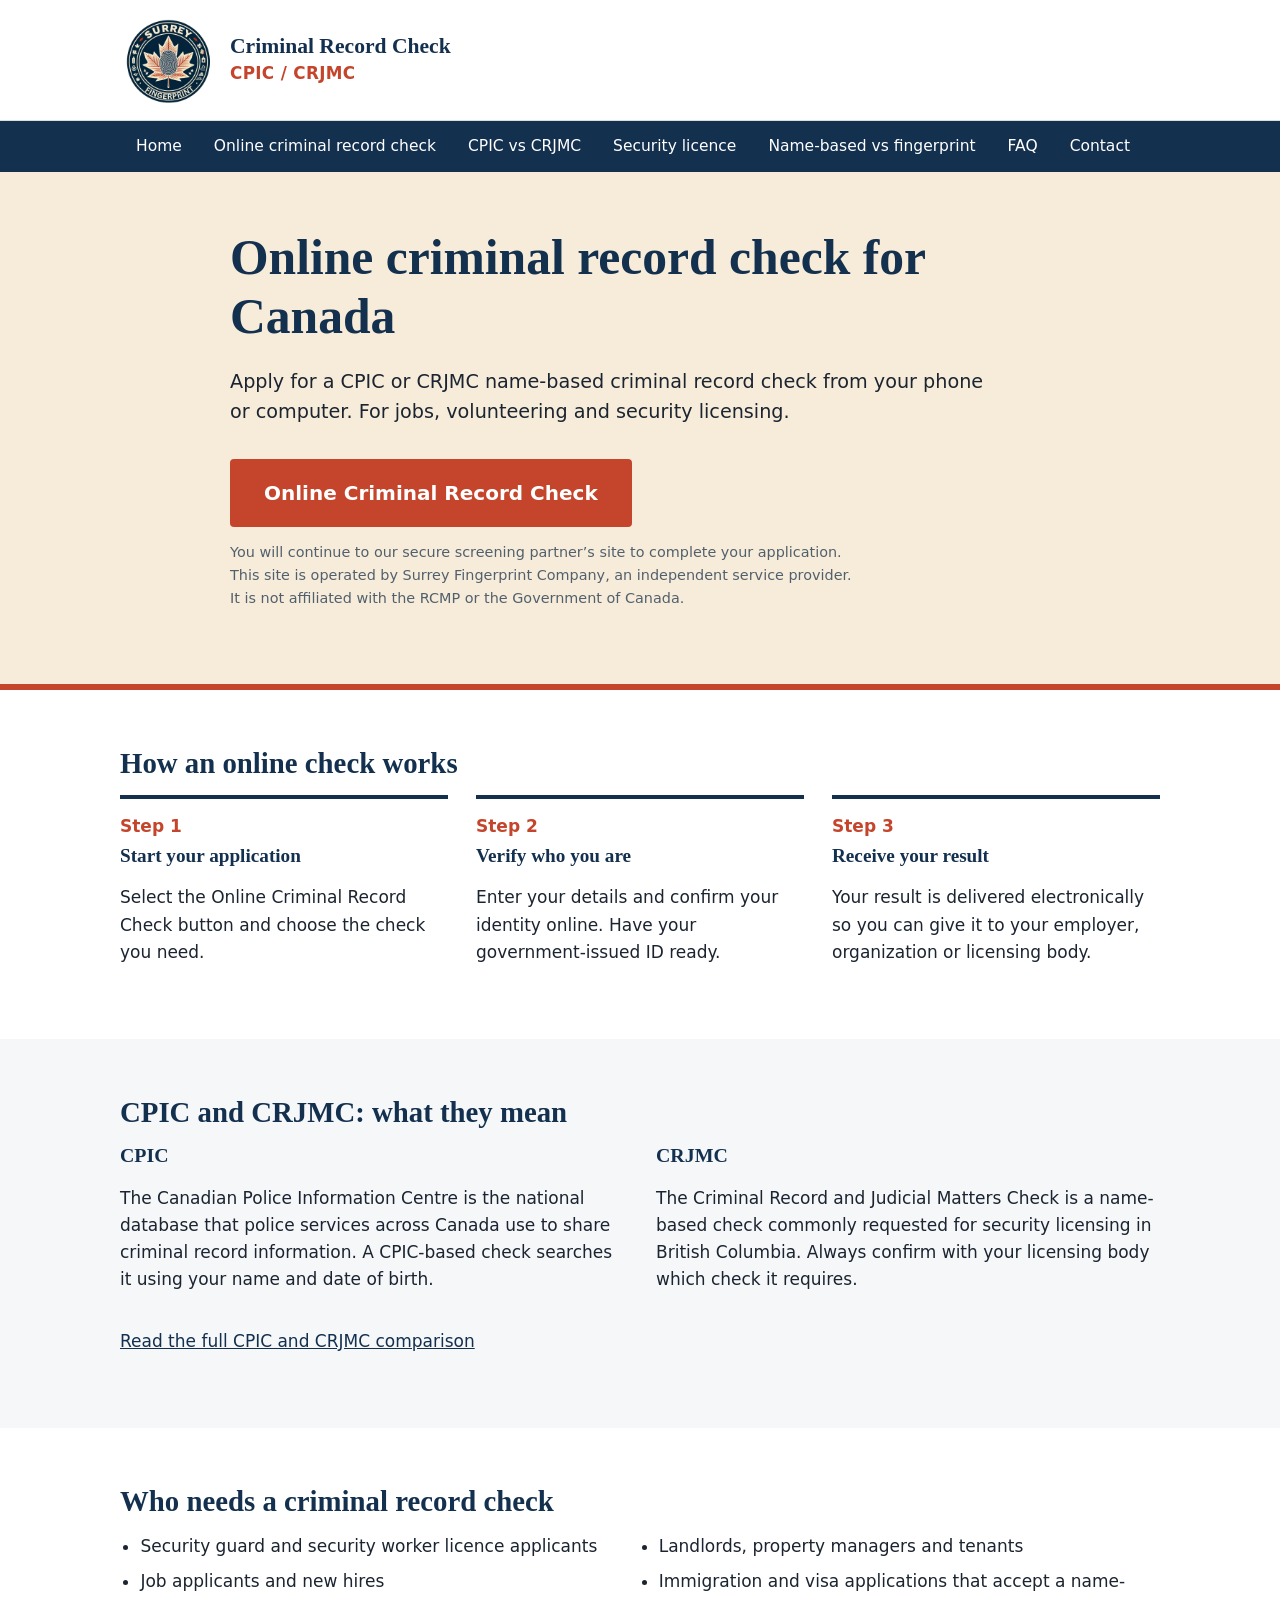
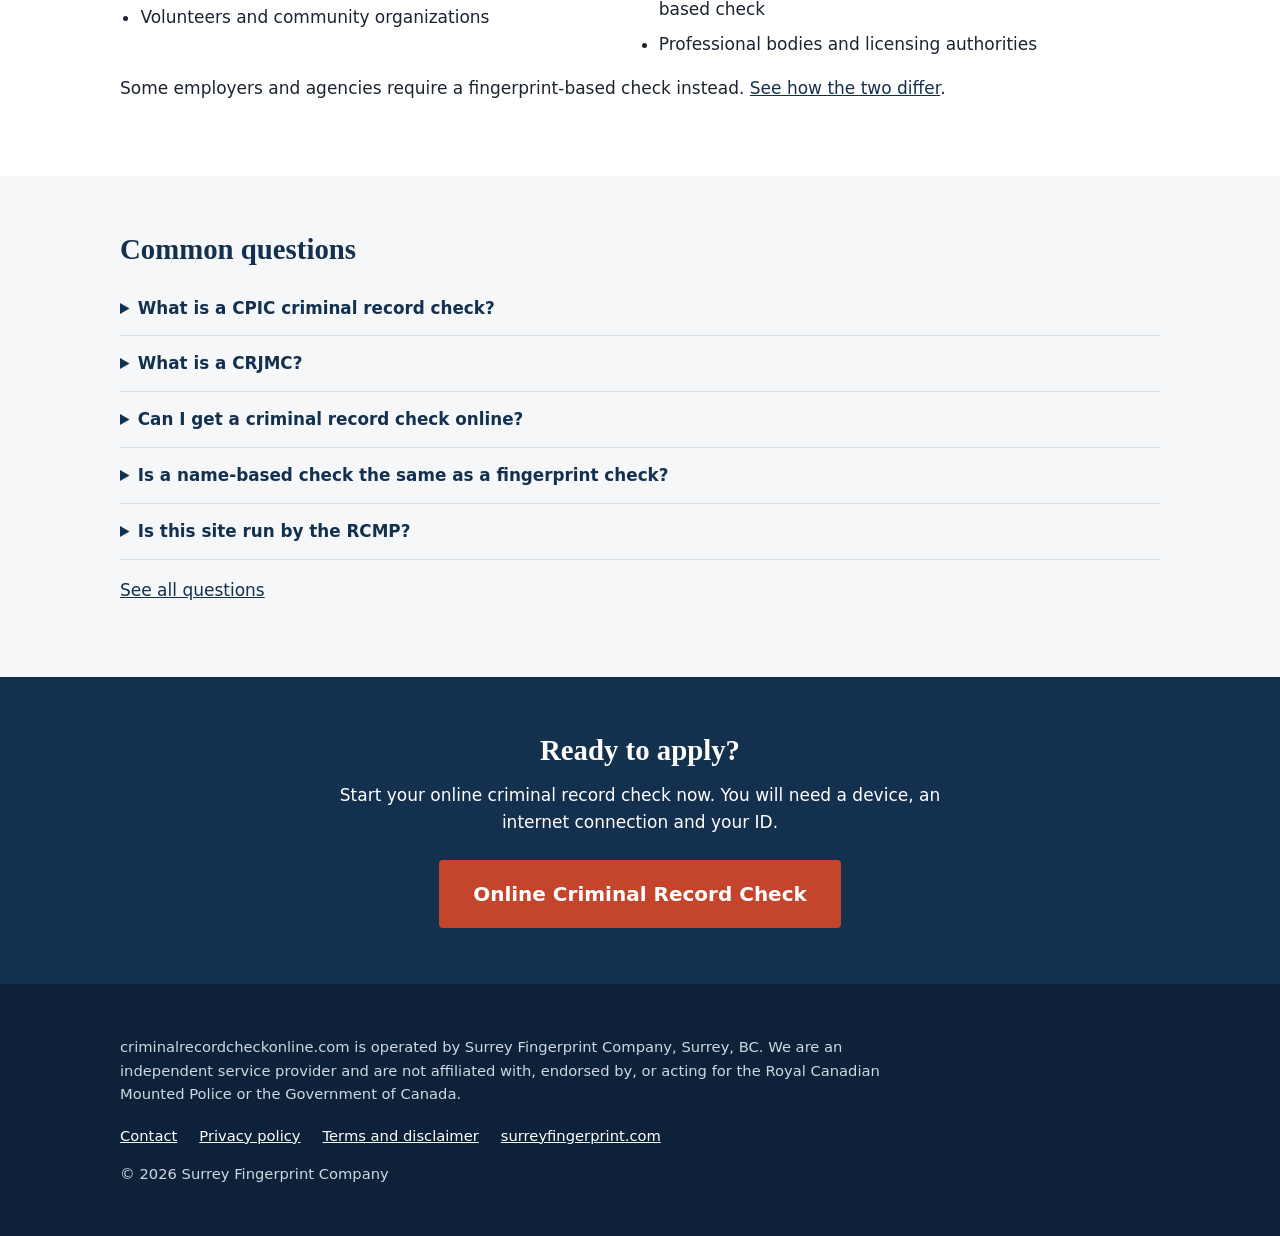
==== index.html @ 97db6b23 "Add files via upload" ====
<!DOCTYPE html>
<html lang="en-CA">
<head>
<meta charset="utf-8">
<meta name="viewport" content="width=device-width, initial-scale=1">
<title>Online Criminal Record Check Canada | CPIC &amp; CRJMC Name-Based Check</title>
<meta name="description" content="Apply for an online criminal record check in Canada. CPIC and CRJMC name-based checks for employment, volunteering and security licensing. Start online in minutes.">
<link rel="canonical" href="https://criminalrecordcheckonline.com/">
<meta property="og:title" content="Online Criminal Record Check Canada | CPIC &amp; CRJMC">
<meta property="og:description" content="CPIC and CRJMC name-based criminal record checks, applied for online. Provided by Surrey Fingerprint.">
<meta property="og:type" content="website">
<meta property="og:url" content="https://criminalrecordcheckonline.com/">
<meta property="og:image" content="https://criminalrecordcheckonline.com/assets/logo.png">
<link rel="icon" href="/assets/logo.png">
<style>
:root{--navy:#14304f;--navy-d:#0d2238;--rust:#c4452b;--rust-d:#a63620;--cream:#f6ecd9;--ink:#1b2430;--mute:#52606e;--line:#d9dee4;--bg:#fff}
*{box-sizing:border-box}
html{scroll-behavior:smooth}
body{margin:0;font:17px/1.6 system-ui,-apple-system,"Segoe UI",Roboto,Arial,sans-serif;color:var(--ink);background:var(--bg)}
h1,h2,h3{font-family:Georgia,"Times New Roman",serif;line-height:1.2;color:var(--navy);margin:0 0 .5em}
a{color:var(--navy)}
.wrap{max-width:1080px;margin:0 auto;padding:0 20px}
.skip{position:absolute;left:-999px}.skip:focus{left:8px;top:8px;background:#fff;padding:8px;z-index:9}
:focus-visible{outline:3px solid var(--rust);outline-offset:2px}

/* header */
.top{border-bottom:1px solid var(--line)}
.brand{display:flex;align-items:center;gap:18px;padding:14px 0;text-decoration:none}
.brand img{width:92px;height:92px;display:block}
.brand b{display:block;font:700 1.35rem/1.2 Georgia,serif;color:var(--navy)}
.brand span{display:block;font-size:1.05rem;color:var(--rust);font-weight:600;letter-spacing:.02em}
nav.main{background:var(--navy)}
nav.main ul{list-style:none;margin:0;padding:0;display:flex;flex-wrap:wrap}
nav.main a{display:block;padding:13px 16px;color:#fff;text-decoration:none;font-size:.97rem}
nav.main a:hover{background:var(--navy-d);text-decoration:underline}

/* hero */
.hero{background:var(--cream);border-bottom:6px solid var(--rust)}
.hero .wrap{padding-top:56px;padding-bottom:60px;max-width:860px}
.hero h1{font-size:clamp(2rem,5vw,3.1rem);margin-bottom:.4em}
.hero p.lead{font-size:1.2rem;max-width:40em;margin:0 0 1.6em}
.btn{display:inline-block;background:var(--rust);color:#fff;text-decoration:none;font-weight:700;font-size:1.25rem;padding:18px 34px;border-radius:4px;border:0;cursor:pointer;transition:background .15s}
.btn:hover{background:var(--rust-d)}
.note{font-size:.9rem;color:var(--mute);margin-top:14px;max-width:44em}

/* sections */
section{padding:56px 0}
section.alt{background:#f5f7f9}
h2{font-size:1.8rem}
.cols{display:grid;grid-template-columns:repeat(auto-fit,minmax(250px,1fr));gap:32px}
.steps{list-style:none;counter-reset:s;margin:0;padding:0;display:grid;grid-template-columns:repeat(auto-fit,minmax(240px,1fr));gap:28px}
.steps li{counter-increment:s;border-top:4px solid var(--navy);padding-top:14px}
.steps li::before{content:"Step " counter(s);display:block;font-weight:700;color:var(--rust);margin-bottom:4px}
.steps h3{font-size:1.2rem}
.who{columns:2 280px;padding-left:1.2em;margin:0}
.who li{margin-bottom:.5em;break-inside:avoid}
details{border-bottom:1px solid var(--line);padding:14px 0}
summary{cursor:pointer;font-weight:600;color:var(--navy);font-size:1.05rem}
details p{margin:.7em 0 0;max-width:46em}
.cta2{text-align:center;background:var(--navy);color:#fff}
.cta2 h2{color:#fff}
.cta2 p{max-width:36em;margin:0 auto 1.4em}

/* footer */
footer{background:var(--navy-d);color:#cfd8e2;padding:36px 0;font-size:.92rem}
footer a{color:#fff}
footer .disc{max-width:52em;margin-bottom:18px}
footer ul{list-style:none;padding:0;margin:0 0 14px;display:flex;flex-wrap:wrap;gap:6px 22px}
@media(max-width:560px){.brand img{width:72px;height:72px}.brand b{font-size:1.1rem}.hero .wrap{padding-top:36px;padding-bottom:40px}.btn{display:block;text-align:center}}
@media(prefers-reduced-motion:reduce){*{transition:none!important;scroll-behavior:auto!important}}
</style>
<script type="application/ld+json">
{"@context":"https://schema.org","@graph":[
{"@type":"WebSite","name":"Online Criminal Record Check","url":"https://criminalrecordcheckonline.com/","inLanguage":"en-CA"},
{"@type":"Service","name":"Online Criminal Record Check (CPIC / CRJMC)","serviceType":"Name-based criminal record check","areaServed":{"@type":"Country","name":"Canada"},"provider":{"@type":"LocalBusiness","name":"Surrey Fingerprint Company","url":"https://surreyfingerprint.com","email":"info@surreyfingerprint.com","address":{"@type":"PostalAddress","addressLocality":"Surrey","addressRegion":"BC","addressCountry":"CA"}}},
{"@type":"FAQPage","mainEntity":[
{"@type":"Question","name":"What is a CPIC criminal record check?","acceptedAnswer":{"@type":"Answer","text":"CPIC stands for Canadian Police Information Centre, the national database police services use to share criminal record information. A CPIC-based check searches that database using your name and date of birth."}},
{"@type":"Question","name":"What is a CRJMC?","acceptedAnswer":{"@type":"Answer","text":"CRJMC stands for Criminal Record and Judicial Matters Check, a name-based check that is commonly required when applying for a security licence in British Columbia. Confirm the exact requirement with your licensing body."}},
{"@type":"Question","name":"Can I get a criminal record check online?","acceptedAnswer":{"@type":"Answer","text":"Yes. A name-based check can be requested online by completing a secure application and verifying your identity, with no in-person visit."}},
{"@type":"Question","name":"Is a name-based check the same as a fingerprint check?","acceptedAnswer":{"@type":"Answer","text":"No. A name-based check uses your name and date of birth. A fingerprint-based check uses your fingerprints and is the more definitive option. Some employers and agencies require one specifically."}},
{"@type":"Question","name":"Is this site run by the RCMP?","acceptedAnswer":{"@type":"Answer","text":"No. This site is operated by Surrey Fingerprint Company, an independent service provider, and is not affiliated with the RCMP or the Government of Canada."}}
]}]}
</script>
</head>
<body>
<a class="skip" href="#main">Skip to main content</a>

<header class="top">
  <div class="wrap">
    <a class="brand" href="/" aria-label="Surrey Fingerprint, home">
      <img src="/assets/logo.png" alt="Surrey Fingerprint logo" width="92" height="92">
      <div><b>Criminal Record Check</b><span>CPIC / CRJMC</span></div>
    </a>
  </div>
</header>
<nav class="main" aria-label="Main">
  <div class="wrap"><ul>
    <li><a href="/">Home</a></li>
    <li><a href="/online-criminal-record-check/">Online criminal record check</a></li>
    <li><a href="/cpic-vs-crjmc/">CPIC vs CRJMC</a></li>
    <li><a href="/security-license-criminal-record-check/">Security licence</a></li>
    <li><a href="/name-based-vs-fingerprint-check/">Name-based vs fingerprint</a></li>
    <li><a href="/faq/">FAQ</a></li>
    <li><a href="/contact/">Contact</a></li>
  </ul></div>
</nav>

<main id="main">
  <div class="hero"><div class="wrap">
    <h1>Online criminal record check for Canada</h1>
    <p class="lead">Apply for a CPIC or CRJMC name-based criminal record check from your phone or computer. For jobs, volunteering and security licensing.</p>
    <a class="btn" id="start-check" href="https://everify.reliabilityscreening.ca/background-check/surrey-fp" rel="noopener">Online Criminal Record Check</a>
    <p class="note">You will continue to our secure screening partner’s site to complete your application. This site is operated by Surrey Fingerprint Company, an independent service provider. It is not affiliated with the RCMP or the Government of Canada.</p>
  </div></div>

  <section>
    <div class="wrap">
      <h2>How an online check works</h2>
      <ol class="steps">
        <li><h3>Start your application</h3><p>Select the Online Criminal Record Check button and choose the check you need.</p></li>
        <li><h3>Verify who you are</h3><p>Enter your details and confirm your identity online. Have your government-issued ID ready.</p></li>
        <li><h3>Receive your result</h3><p>Your result is delivered electronically so you can give it to your employer, organization or licensing body.</p></li>
      </ol>
    </div>
  </section>

  <section class="alt">
    <div class="wrap">
      <h2>CPIC and CRJMC: what they mean</h2>
      <div class="cols">
        <div>
          <h3>CPIC</h3>
          <p>The Canadian Police Information Centre is the national database that police services across Canada use to share criminal record information. A CPIC-based check searches it using your name and date of birth.</p>
        </div>
        <div>
          <h3>CRJMC</h3>
          <p>The Criminal Record and Judicial Matters Check is a name-based check commonly requested for security licensing in British Columbia. Always confirm with your licensing body which check it requires.</p>
        </div>
      </div>
      <p><a href="/cpic-vs-crjmc/">Read the full CPIC and CRJMC comparison</a></p>
    </div>
  </section>

  <section>
    <div class="wrap">
      <h2>Who needs a criminal record check</h2>
      <ul class="who">
        <li>Security guard and security worker licence applicants</li>
        <li>Job applicants and new hires</li>
        <li>Volunteers and community organizations</li>
        <li>Landlords, property managers and tenants</li>
        <li>Immigration and visa applications that accept a name-based check</li>
        <li>Professional bodies and licensing authorities</li>
      </ul>
      <p>Some employers and agencies require a fingerprint-based check instead. <a href="/name-based-vs-fingerprint-check/">See how the two differ</a>.</p>
    </div>
  </section>

  <section class="alt" id="faq">
    <div class="wrap">
      <h2>Common questions</h2>
      <details><summary>What is a CPIC criminal record check?</summary><p>CPIC stands for Canadian Police Information Centre, the national database police services use to share criminal record information. A CPIC-based check searches that database using your name and date of birth.</p></details>
      <details><summary>What is a CRJMC?</summary><p>CRJMC stands for Criminal Record and Judicial Matters Check, a name-based check that is commonly required when applying for a security licence in British Columbia. Confirm the exact requirement with your licensing body.</p></details>
      <details><summary>Can I get a criminal record check online?</summary><p>Yes. A name-based check can be requested online by completing a secure application and verifying your identity, with no in-person visit.</p></details>
      <details><summary>Is a name-based check the same as a fingerprint check?</summary><p>No. A name-based check uses your name and date of birth. A fingerprint-based check uses your fingerprints and is the more definitive option. Some employers and agencies require one specifically.</p></details>
      <details><summary>Is this site run by the RCMP?</summary><p>No. This site is operated by Surrey Fingerprint Company, an independent service provider, and is not affiliated with the RCMP or the Government of Canada.</p></details>
      <p><a href="/faq/">See all questions</a></p>
    </div>
  </section>

  <section class="cta2">
    <div class="wrap">
      <h2>Ready to apply?</h2>
      <p>Start your online criminal record check now. You will need a device, an internet connection and your ID.</p>
      <a class="btn" href="https://everify.reliabilityscreening.ca/background-check/surrey-fp" rel="noopener" data-track>Online Criminal Record Check</a>
    </div>
  </section>
</main>

<footer>
  <div class="wrap">
    <p class="disc">criminalrecordcheckonline.com is operated by Surrey Fingerprint Company, Surrey, BC. We are an independent service provider and are not affiliated with, endorsed by, or acting for the Royal Canadian Mounted Police or the Government of Canada.</p>
    <ul>
      <li><a href="/contact/">Contact</a></li>
      <li><a href="/privacy/">Privacy policy</a></li>
      <li><a href="/terms/">Terms and disclaimer</a></li>
      <li><a href="https://surreyfingerprint.com">surreyfingerprint.com</a></li>
    </ul>
    <p>© <span id="yr">2026</span> Surrey Fingerprint Company</p>
  </div>
</footer>

<script>
(function(){
  document.getElementById('yr').textContent=new Date().getFullYear();
  var buttons=document.querySelectorAll('#start-check,[data-track]');
  buttons.forEach(function(b){
    b.addEventListener('click',function(){
      try{
        var data=JSON.stringify({page:location.pathname,ref:document.referrer||'',t:Date.now()});
        navigator.sendBeacon('/api/click',new Blob([data],{type:'application/json'}));
      }catch(e){}
    });
  });
})();
</script>
</body>
</html>
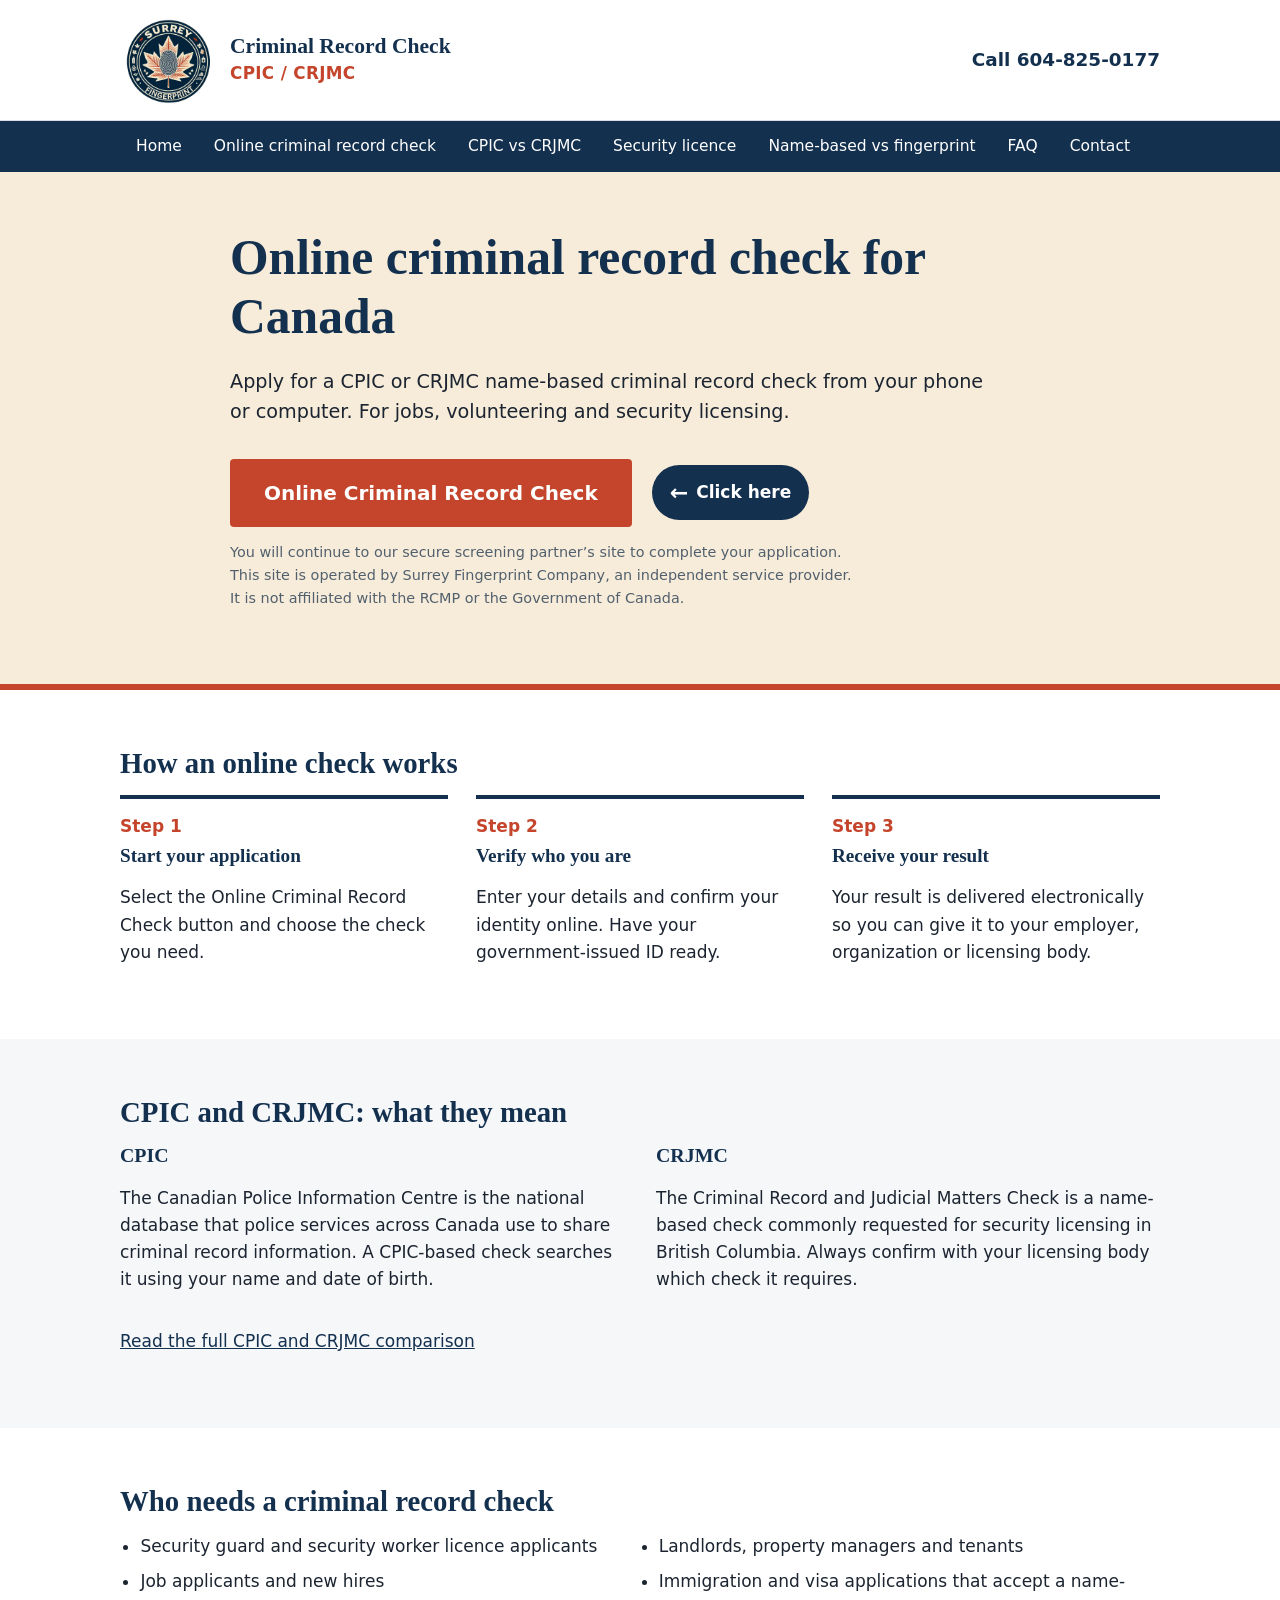
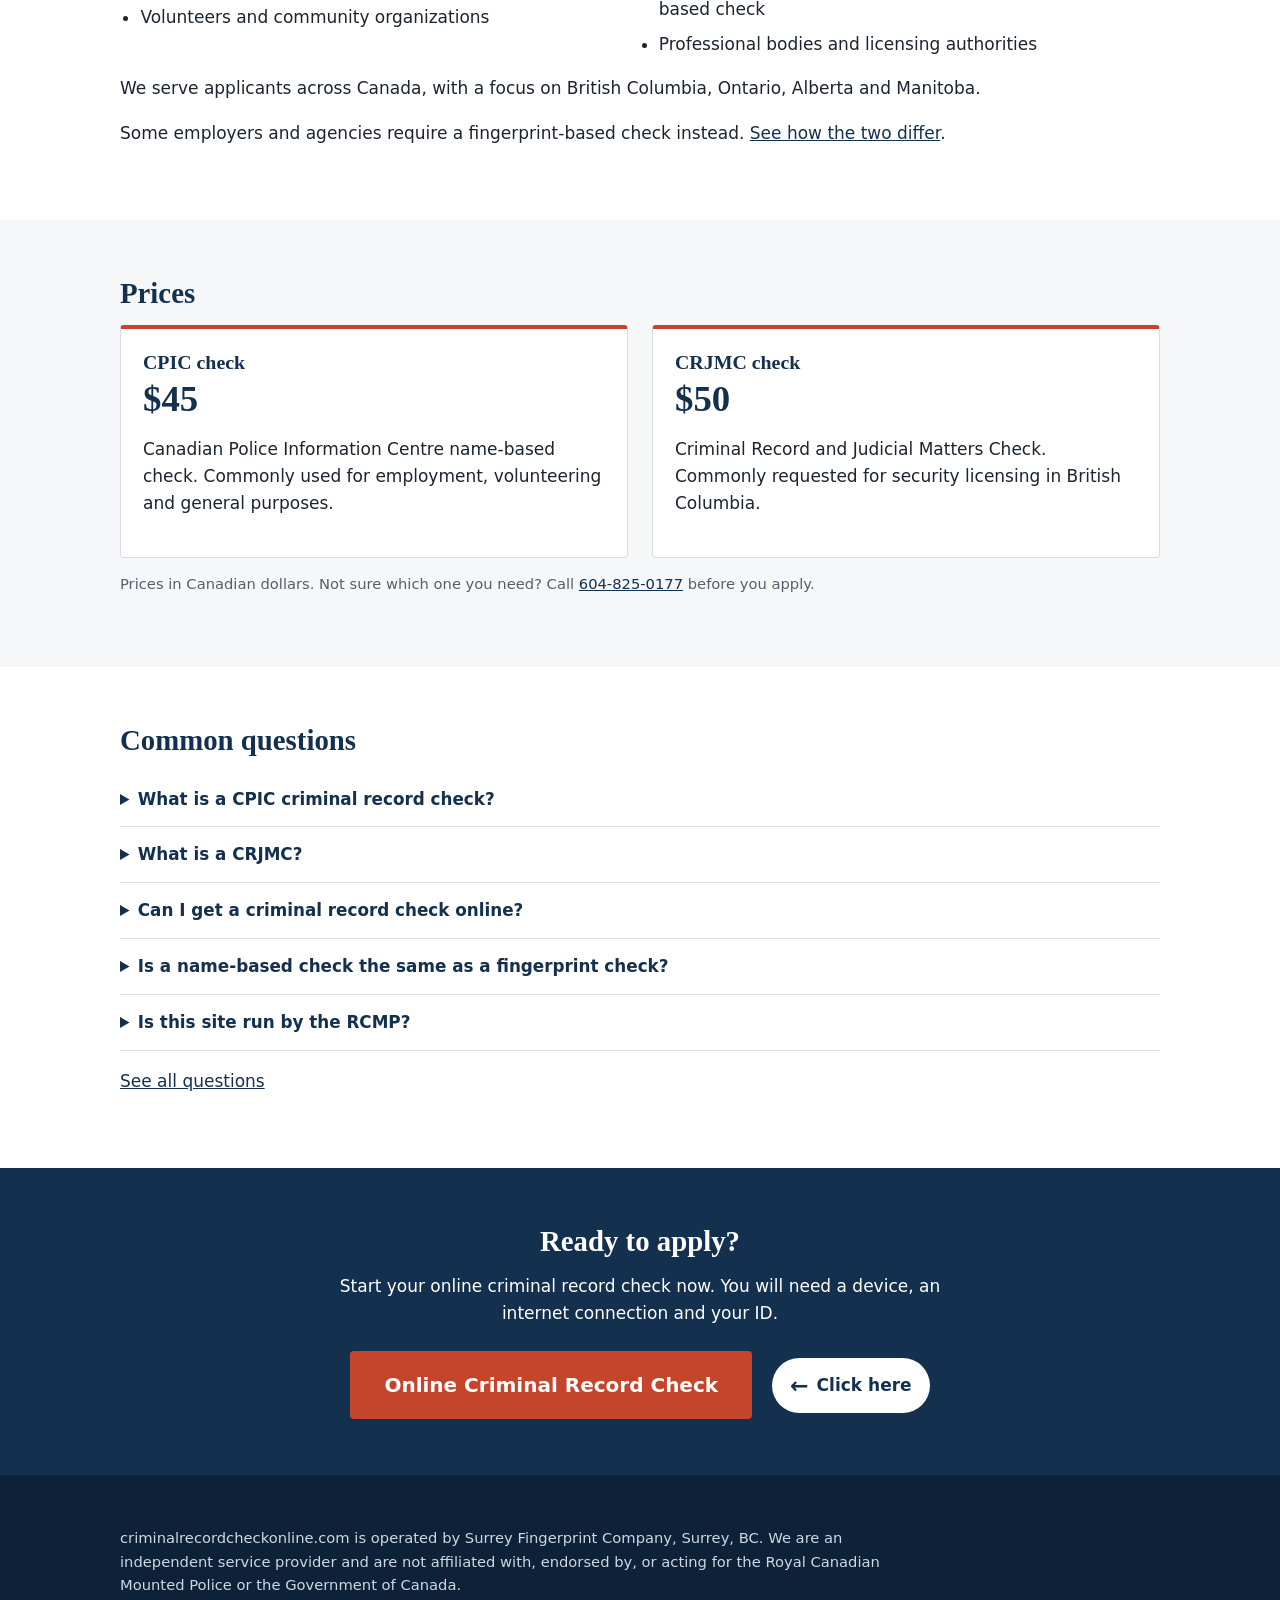
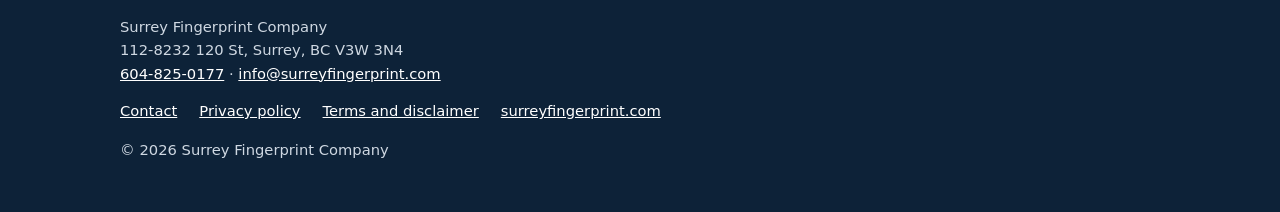
==== commit 7aa01704: "Add files via upload" ====
--- a/index.html
+++ b/index.html
@@ -12,67 +12,11 @@
 <meta property="og:url" content="https://criminalrecordcheckonline.com/">
 <meta property="og:image" content="https://criminalrecordcheckonline.com/assets/logo.png">
 <link rel="icon" href="/assets/logo.png">
-<style>
-:root{--navy:#14304f;--navy-d:#0d2238;--rust:#c4452b;--rust-d:#a63620;--cream:#f6ecd9;--ink:#1b2430;--mute:#52606e;--line:#d9dee4;--bg:#fff}
-*{box-sizing:border-box}
-html{scroll-behavior:smooth}
-body{margin:0;font:17px/1.6 system-ui,-apple-system,"Segoe UI",Roboto,Arial,sans-serif;color:var(--ink);background:var(--bg)}
-h1,h2,h3{font-family:Georgia,"Times New Roman",serif;line-height:1.2;color:var(--navy);margin:0 0 .5em}
-a{color:var(--navy)}
-.wrap{max-width:1080px;margin:0 auto;padding:0 20px}
-.skip{position:absolute;left:-999px}.skip:focus{left:8px;top:8px;background:#fff;padding:8px;z-index:9}
-:focus-visible{outline:3px solid var(--rust);outline-offset:2px}
-
-/* header */
-.top{border-bottom:1px solid var(--line)}
-.brand{display:flex;align-items:center;gap:18px;padding:14px 0;text-decoration:none}
-.brand img{width:92px;height:92px;display:block}
-.brand b{display:block;font:700 1.35rem/1.2 Georgia,serif;color:var(--navy)}
-.brand span{display:block;font-size:1.05rem;color:var(--rust);font-weight:600;letter-spacing:.02em}
-nav.main{background:var(--navy)}
-nav.main ul{list-style:none;margin:0;padding:0;display:flex;flex-wrap:wrap}
-nav.main a{display:block;padding:13px 16px;color:#fff;text-decoration:none;font-size:.97rem}
-nav.main a:hover{background:var(--navy-d);text-decoration:underline}
-
-/* hero */
-.hero{background:var(--cream);border-bottom:6px solid var(--rust)}
-.hero .wrap{padding-top:56px;padding-bottom:60px;max-width:860px}
-.hero h1{font-size:clamp(2rem,5vw,3.1rem);margin-bottom:.4em}
-.hero p.lead{font-size:1.2rem;max-width:40em;margin:0 0 1.6em}
-.btn{display:inline-block;background:var(--rust);color:#fff;text-decoration:none;font-weight:700;font-size:1.25rem;padding:18px 34px;border-radius:4px;border:0;cursor:pointer;transition:background .15s}
-.btn:hover{background:var(--rust-d)}
-.note{font-size:.9rem;color:var(--mute);margin-top:14px;max-width:44em}
-
-/* sections */
-section{padding:56px 0}
-section.alt{background:#f5f7f9}
-h2{font-size:1.8rem}
-.cols{display:grid;grid-template-columns:repeat(auto-fit,minmax(250px,1fr));gap:32px}
-.steps{list-style:none;counter-reset:s;margin:0;padding:0;display:grid;grid-template-columns:repeat(auto-fit,minmax(240px,1fr));gap:28px}
-.steps li{counter-increment:s;border-top:4px solid var(--navy);padding-top:14px}
-.steps li::before{content:"Step " counter(s);display:block;font-weight:700;color:var(--rust);margin-bottom:4px}
-.steps h3{font-size:1.2rem}
-.who{columns:2 280px;padding-left:1.2em;margin:0}
-.who li{margin-bottom:.5em;break-inside:avoid}
-details{border-bottom:1px solid var(--line);padding:14px 0}
-summary{cursor:pointer;font-weight:600;color:var(--navy);font-size:1.05rem}
-details p{margin:.7em 0 0;max-width:46em}
-.cta2{text-align:center;background:var(--navy);color:#fff}
-.cta2 h2{color:#fff}
-.cta2 p{max-width:36em;margin:0 auto 1.4em}
-
-/* footer */
-footer{background:var(--navy-d);color:#cfd8e2;padding:36px 0;font-size:.92rem}
-footer a{color:#fff}
-footer .disc{max-width:52em;margin-bottom:18px}
-footer ul{list-style:none;padding:0;margin:0 0 14px;display:flex;flex-wrap:wrap;gap:6px 22px}
-@media(max-width:560px){.brand img{width:72px;height:72px}.brand b{font-size:1.1rem}.hero .wrap{padding-top:36px;padding-bottom:40px}.btn{display:block;text-align:center}}
-@media(prefers-reduced-motion:reduce){*{transition:none!important;scroll-behavior:auto!important}}
-</style>
+<link rel="stylesheet" href="/assets/style.css">
 <script type="application/ld+json">
 {"@context":"https://schema.org","@graph":[
 {"@type":"WebSite","name":"Online Criminal Record Check","url":"https://criminalrecordcheckonline.com/","inLanguage":"en-CA"},
-{"@type":"Service","name":"Online Criminal Record Check (CPIC / CRJMC)","serviceType":"Name-based criminal record check","areaServed":{"@type":"Country","name":"Canada"},"provider":{"@type":"LocalBusiness","name":"Surrey Fingerprint Company","url":"https://surreyfingerprint.com","email":"info@surreyfingerprint.com","address":{"@type":"PostalAddress","addressLocality":"Surrey","addressRegion":"BC","addressCountry":"CA"}}},
+{"@type":"Service","name":"Online Criminal Record Check (CPIC / CRJMC)","serviceType":"Name-based criminal record check","offers":[{"@type":"Offer","name":"CPIC name-based check","price":"45","priceCurrency":"CAD"},{"@type":"Offer","name":"CRJMC check","price":"50","priceCurrency":"CAD"}],"areaServed":{"@type":"Country","name":"Canada"},"provider":{"@type":"LocalBusiness","name":"Surrey Fingerprint Company","url":"https://surreyfingerprint.com","email":"info@surreyfingerprint.com","telephone":"+1-604-825-0177","address":{"@type":"PostalAddress","streetAddress":"112-8232 120 St","postalCode":"V3W 3N4","addressLocality":"Surrey","addressRegion":"BC","addressCountry":"CA"}}},
 {"@type":"FAQPage","mainEntity":[
 {"@type":"Question","name":"What is a CPIC criminal record check?","acceptedAnswer":{"@type":"Answer","text":"CPIC stands for Canadian Police Information Centre, the national database police services use to share criminal record information. A CPIC-based check searches that database using your name and date of birth."}},
 {"@type":"Question","name":"What is a CRJMC?","acceptedAnswer":{"@type":"Answer","text":"CRJMC stands for Criminal Record and Judicial Matters Check, a name-based check that is commonly required when applying for a security licence in British Columbia. Confirm the exact requirement with your licensing body."}},
@@ -84,32 +28,21 @@
 </head>
 <body>
 <a class="skip" href="#main">Skip to main content</a>
-
-<header class="top">
-  <div class="wrap">
-    <a class="brand" href="/" aria-label="Surrey Fingerprint, home">
-      <img src="/assets/logo.png" alt="Surrey Fingerprint logo" width="92" height="92">
-      <div><b>Criminal Record Check</b><span>CPIC / CRJMC</span></div>
-    </a>
-  </div>
-</header>
-<nav class="main" aria-label="Main">
-  <div class="wrap"><ul>
-    <li><a href="/">Home</a></li>
-    <li><a href="/online-criminal-record-check/">Online criminal record check</a></li>
-    <li><a href="/cpic-vs-crjmc/">CPIC vs CRJMC</a></li>
-    <li><a href="/security-license-criminal-record-check/">Security licence</a></li>
-    <li><a href="/name-based-vs-fingerprint-check/">Name-based vs fingerprint</a></li>
-    <li><a href="/faq/">FAQ</a></li>
-    <li><a href="/contact/">Contact</a></li>
-  </ul></div>
-</nav>
+<header class="top"><div class="wrap">
+<a class="brand" href="/" aria-label="Surrey Fingerprint, home"><img src="/assets/logo.png" alt="Surrey Fingerprint logo" width="92" height="92"><div><b>Criminal Record Check</b><span>CPIC / CRJMC</span></div></a>
+<a class="tel" href="tel:+16048250177">Call 604-825-0177</a>
+</div></header>
+<nav class="main" aria-label="Main"><div class="wrap"><ul>
+<li><a href="/">Home</a></li><li><a href="/online-criminal-record-check/">Online criminal record check</a></li>
+<li><a href="/cpic-vs-crjmc/">CPIC vs CRJMC</a></li><li><a href="/security-license-criminal-record-check/">Security licence</a></li>
+<li><a href="/name-based-vs-fingerprint-check/">Name-based vs fingerprint</a></li><li><a href="/faq/">FAQ</a></li><li><a href="/contact/">Contact</a></li>
+</ul></div></nav>
 
 <main id="main">
   <div class="hero"><div class="wrap">
     <h1>Online criminal record check for Canada</h1>
     <p class="lead">Apply for a CPIC or CRJMC name-based criminal record check from your phone or computer. For jobs, volunteering and security licensing.</p>
-    <a class="btn" id="start-check" href="https://everify.reliabilityscreening.ca/background-check/surrey-fp" rel="noopener">Online Criminal Record Check</a>
+    <div class="cta-row"><a class="btn" href="https://everify.reliabilityscreening.ca/background-check/surrey-fp" rel="noopener" data-track>Online Criminal Record Check</a><a class="pill" href="https://everify.reliabilityscreening.ca/background-check/surrey-fp" rel="noopener" data-track>Click here</a></div>
     <p class="note">You will continue to our secure screening partner’s site to complete your application. This site is operated by Surrey Fingerprint Company, an independent service provider. It is not affiliated with the RCMP or the Government of Canada.</p>
   </div></div>
 
@@ -152,11 +85,17 @@
         <li>Immigration and visa applications that accept a name-based check</li>
         <li>Professional bodies and licensing authorities</li>
       </ul>
+      <p>We serve applicants across Canada, with a focus on British Columbia, Ontario, Alberta and Manitoba.</p>
       <p>Some employers and agencies require a fingerprint-based check instead. <a href="/name-based-vs-fingerprint-check/">See how the two differ</a>.</p>
     </div>
   </section>
 
-  <section class="alt" id="faq">
+  <section class="alt"><div class="wrap"><h2>Prices</h2><div class="prices">
+<div class="card"><h3>CPIC check</h3><div class="amt">$45</div><p>Canadian Police Information Centre name-based check. Commonly used for employment, volunteering and general purposes.</p></div>
+<div class="card"><h3>CRJMC check</h3><div class="amt">$50</div><p>Criminal Record and Judicial Matters Check. Commonly requested for security licensing in British Columbia.</p></div>
+</div><p class="fine">Prices in Canadian dollars. Not sure which one you need? Call <a href="tel:+16048250177">604-825-0177</a> before you apply.</p></div></section>
+
+  <section id="faq">
     <div class="wrap">
       <h2>Common questions</h2>
       <details><summary>What is a CPIC criminal record check?</summary><p>CPIC stands for Canadian Police Information Centre, the national database police services use to share criminal record information. A CPIC-based check searches that database using your name and date of birth.</p></details>
@@ -172,23 +111,17 @@
     <div class="wrap">
       <h2>Ready to apply?</h2>
       <p>Start your online criminal record check now. You will need a device, an internet connection and your ID.</p>
-      <a class="btn" href="https://everify.reliabilityscreening.ca/background-check/surrey-fp" rel="noopener" data-track>Online Criminal Record Check</a>
+      <div class="cta-row"><a class="btn" href="https://everify.reliabilityscreening.ca/background-check/surrey-fp" rel="noopener" data-track>Online Criminal Record Check</a><a class="pill" href="https://everify.reliabilityscreening.ca/background-check/surrey-fp" rel="noopener" data-track>Click here</a></div>
     </div>
   </section>
 </main>
 
-<footer>
-  <div class="wrap">
-    <p class="disc">criminalrecordcheckonline.com is operated by Surrey Fingerprint Company, Surrey, BC. We are an independent service provider and are not affiliated with, endorsed by, or acting for the Royal Canadian Mounted Police or the Government of Canada.</p>
-    <ul>
-      <li><a href="/contact/">Contact</a></li>
-      <li><a href="/privacy/">Privacy policy</a></li>
-      <li><a href="/terms/">Terms and disclaimer</a></li>
-      <li><a href="https://surreyfingerprint.com">surreyfingerprint.com</a></li>
-    </ul>
-    <p>© <span id="yr">2026</span> Surrey Fingerprint Company</p>
-  </div>
-</footer>
+<footer><div class="wrap">
+<p class="disc">criminalrecordcheckonline.com is operated by Surrey Fingerprint Company, Surrey, BC. We are an independent service provider and are not affiliated with, endorsed by, or acting for the Royal Canadian Mounted Police or the Government of Canada.</p>
+<address>Surrey Fingerprint Company<br>112-8232 120 St, Surrey, BC V3W 3N4<br><a href="tel:+16048250177">604-825-0177</a> · <a href="mailto:info@surreyfingerprint.com">info@surreyfingerprint.com</a></address>
+<ul><li><a href="/contact/">Contact</a></li><li><a href="/privacy/">Privacy policy</a></li><li><a href="/terms/">Terms and disclaimer</a></li><li><a href="https://surreyfingerprint.com">surreyfingerprint.com</a></li></ul>
+<p>&copy; <span id="yr">2026</span> Surrey Fingerprint Company</p>
+</div></footer>
 
 <script>
 (function(){
--- a/assets/style.css
+++ b/assets/style.css
@@ -0,0 +1,78 @@
+:root{--navy:#14304f;--navy-d:#0d2238;--rust:#c4452b;--rust-d:#a63620;--cream:#f6ecd9;--ink:#1b2430;--mute:#52606e;--line:#d9dee4;--bg:#fff}
+*{box-sizing:border-box}
+html{scroll-behavior:smooth}
+body{margin:0;font:17px/1.6 system-ui,-apple-system,"Segoe UI",Roboto,Arial,sans-serif;color:var(--ink);background:var(--bg)}
+h1,h2,h3{font-family:Georgia,"Times New Roman",serif;line-height:1.2;color:var(--navy);margin:0 0 .5em}
+a{color:var(--navy)}
+.wrap{max-width:1080px;margin:0 auto;padding:0 20px}
+.skip{position:absolute;left:-999px}.skip:focus{left:8px;top:8px;background:#fff;padding:8px;z-index:9}
+:focus-visible{outline:3px solid var(--rust);outline-offset:2px}
+
+/* header */
+.top{border-bottom:1px solid var(--line)}
+.brand{display:flex;align-items:center;gap:18px;padding:14px 0;text-decoration:none}
+.brand img{width:92px;height:92px;display:block}
+.brand b{display:block;font:700 1.35rem/1.2 Georgia,serif;color:var(--navy)}
+.brand span{display:block;font-size:1.05rem;color:var(--rust);font-weight:600;letter-spacing:.02em}
+nav.main{background:var(--navy)}
+nav.main ul{list-style:none;margin:0;padding:0;display:flex;flex-wrap:wrap}
+nav.main a{display:block;padding:13px 16px;color:#fff;text-decoration:none;font-size:.97rem}
+nav.main a:hover{background:var(--navy-d);text-decoration:underline}
+
+/* hero */
+.hero{background:var(--cream);border-bottom:6px solid var(--rust)}
+.hero .wrap{padding-top:56px;padding-bottom:60px;max-width:860px}
+.hero h1{font-size:clamp(2rem,5vw,3.1rem);margin-bottom:.4em}
+.hero p.lead{font-size:1.2rem;max-width:40em;margin:0 0 1.6em}
+.btn{display:inline-block;background:var(--rust);color:#fff;text-decoration:none;font-weight:700;font-size:1.25rem;padding:18px 34px;border-radius:4px;border:0;cursor:pointer;transition:background .15s}
+.btn:hover{background:var(--rust-d)}
+.note{font-size:.9rem;color:var(--mute);margin-top:14px;max-width:44em}
+
+/* sections */
+section{padding:56px 0}
+section.alt{background:#f5f7f9}
+h2{font-size:1.8rem}
+.cols{display:grid;grid-template-columns:repeat(auto-fit,minmax(250px,1fr));gap:32px}
+.steps{list-style:none;counter-reset:s;margin:0;padding:0;display:grid;grid-template-columns:repeat(auto-fit,minmax(240px,1fr));gap:28px}
+.steps li{counter-increment:s;border-top:4px solid var(--navy);padding-top:14px}
+.steps li::before{content:"Step " counter(s);display:block;font-weight:700;color:var(--rust);margin-bottom:4px}
+.steps h3{font-size:1.2rem}
+.who{columns:2 280px;padding-left:1.2em;margin:0}
+.who li{margin-bottom:.5em;break-inside:avoid}
+details{border-bottom:1px solid var(--line);padding:14px 0}
+summary{cursor:pointer;font-weight:600;color:var(--navy);font-size:1.05rem}
+details p{margin:.7em 0 0;max-width:46em}
+.cta2{text-align:center;background:var(--navy);color:#fff}
+.cta2 h2{color:#fff}
+.cta2 p{max-width:36em;margin:0 auto 1.4em}
+
+/* footer */
+footer{background:var(--navy-d);color:#cfd8e2;padding:36px 0;font-size:.92rem}
+footer a{color:#fff}
+footer .disc{max-width:52em;margin-bottom:18px}
+footer ul{list-style:none;padding:0;margin:0 0 14px;display:flex;flex-wrap:wrap;gap:6px 22px}
+@media(max-width:560px){.brand img{width:72px;height:72px}.brand b{font-size:1.1rem}.hero .wrap{padding-top:36px;padding-bottom:40px}.btn{display:block;text-align:center}}
+@media(prefers-reduced-motion:reduce){*{animation:none!important;transition:none!important;scroll-behavior:auto!important}}
+
+.top .wrap{display:flex;align-items:center;justify-content:space-between;gap:16px;flex-wrap:wrap}
+.tel{font-weight:700;text-decoration:none;color:var(--navy);font-size:1.15rem;white-space:nowrap}
+.cta-row{display:flex;align-items:center;gap:20px;flex-wrap:wrap}
+.pill{display:inline-flex;align-items:center;gap:8px;background:var(--navy);color:#fff;text-decoration:none;font-weight:700;padding:10px 18px;border-radius:999px;animation:nudge 1.6s ease-in-out infinite}
+.pill::before{content:"\2190";font-size:1.3em}
+@keyframes nudge{0%,100%{transform:translateX(0);opacity:1}50%{transform:translateX(7px);opacity:.7}}
+.btn{animation:ring 2.2s ease-out infinite}
+@keyframes ring{0%{box-shadow:0 0 0 0 rgba(196,69,43,.55)}70%{box-shadow:0 0 0 14px rgba(196,69,43,0)}100%{box-shadow:0 0 0 0 rgba(196,69,43,0)}}
+.cta2 .pill{background:#fff;color:var(--navy)}
+.cta2 .cta-row{justify-content:center}
+@media(max-width:560px){.pill::before{content:"\2191"}.cta-row{gap:14px}}
+.prices{display:grid;grid-template-columns:repeat(auto-fit,minmax(250px,1fr));gap:24px;margin-bottom:12px}
+.card{border:1px solid var(--line);border-top:4px solid var(--rust);background:#fff;padding:22px;border-radius:4px}
+.card h3{margin-bottom:.2em}.card .amt{font:700 2.3rem Georgia,serif;color:var(--navy);line-height:1.1}
+.fine{font-size:.92rem;color:var(--mute)}
+section.page{padding:44px 0 56px}section.page .wrap{max-width:820px}
+section.page h1{font-size:clamp(1.9rem,4.5vw,2.6rem)}section.page h2{margin-top:1.8em}
+.lead{font-size:1.2rem}
+ol.plain{padding-left:1.3em}ol.plain li{margin-bottom:.5em}
+.tw{overflow-x:auto}table{border-collapse:collapse;width:100%;min-width:520px}
+th,td{border:1px solid var(--line);padding:11px 13px;text-align:left;vertical-align:top}th{background:var(--cream);color:var(--navy)}
+footer address{font-style:normal;margin:0 0 14px}
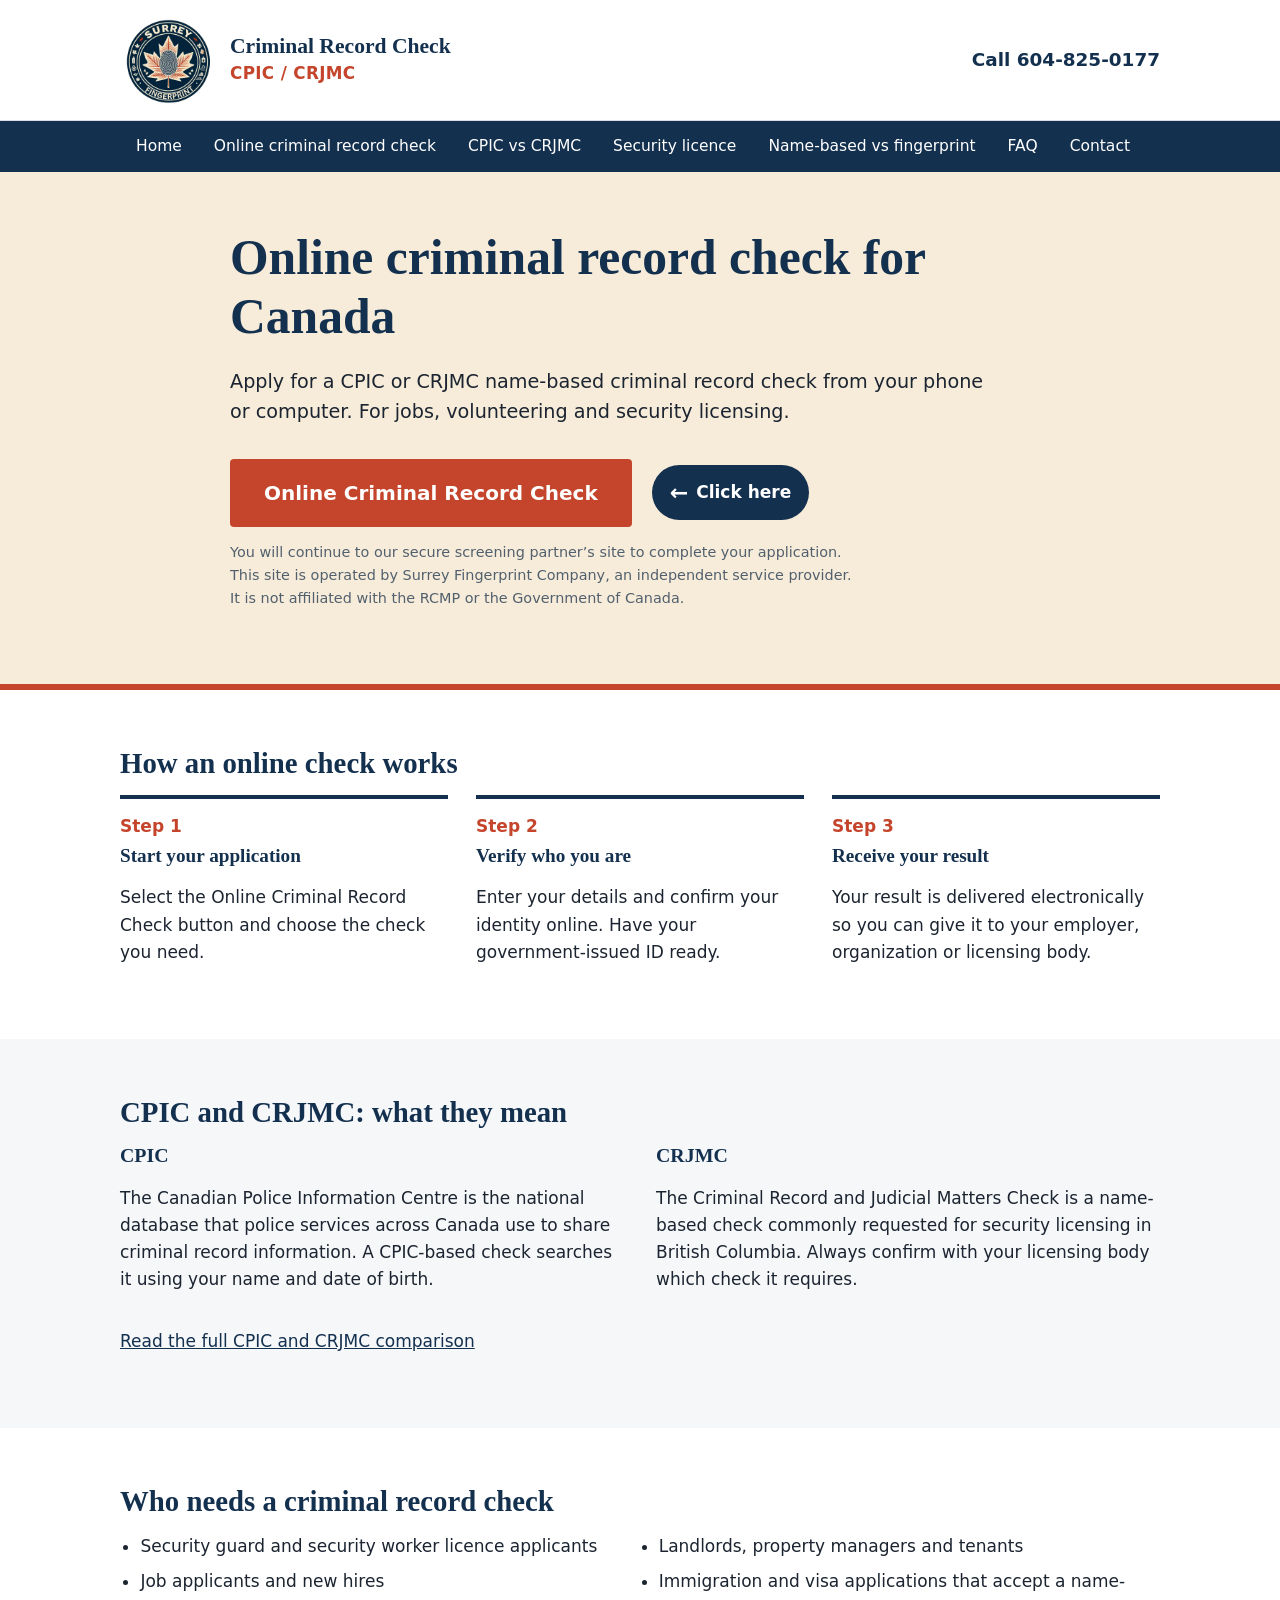
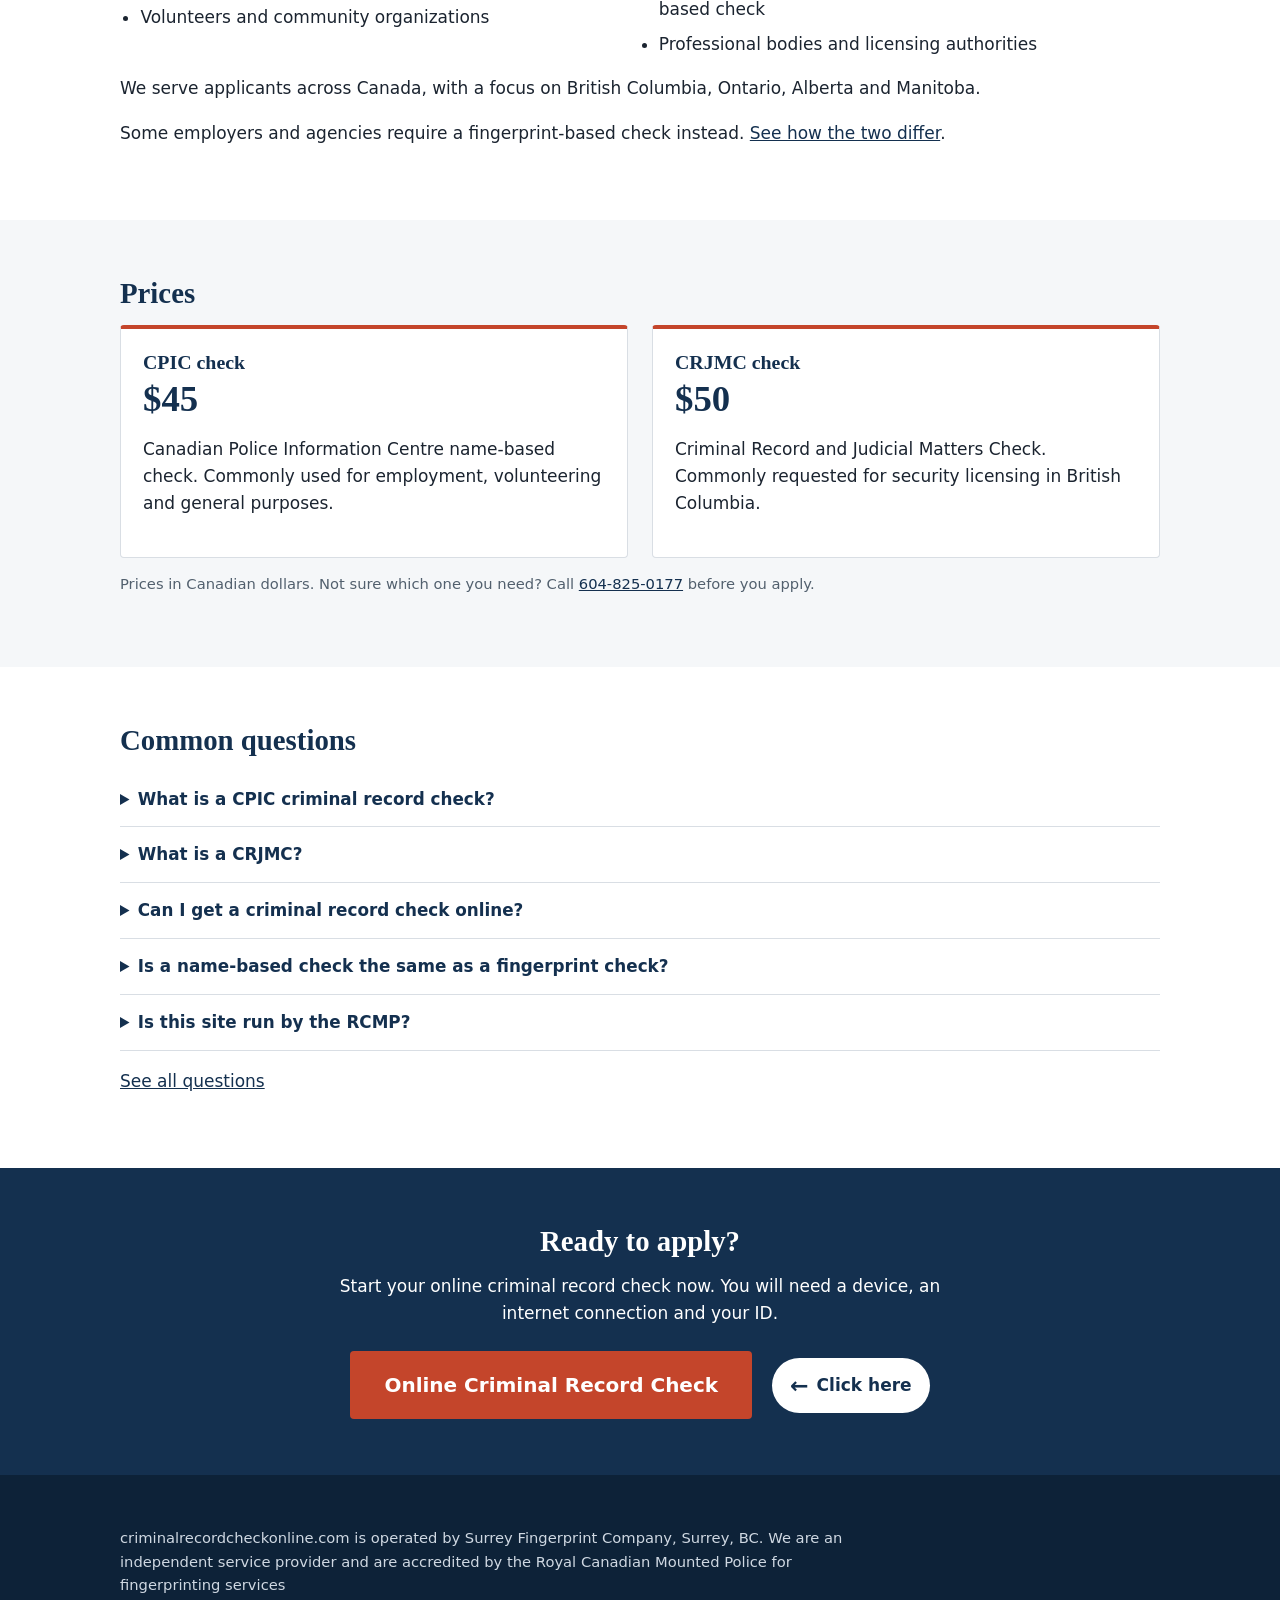
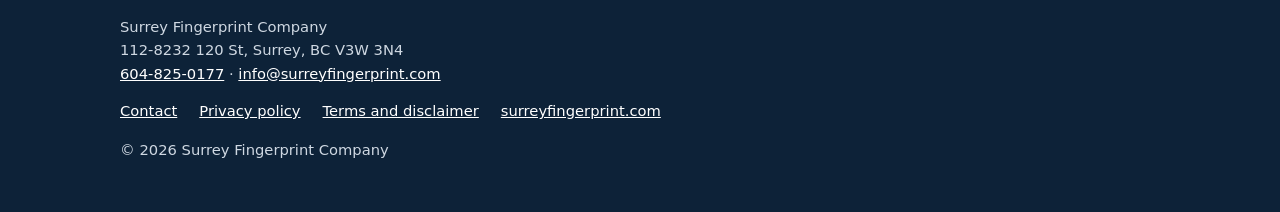
==== commit e35e6394: "Update index.html" ====
--- a/index.html
+++ b/index.html
@@ -117,7 +117,7 @@
 </main>
 
 <footer><div class="wrap">
-<p class="disc">criminalrecordcheckonline.com is operated by Surrey Fingerprint Company, Surrey, BC. We are an independent service provider and are not affiliated with, endorsed by, or acting for the Royal Canadian Mounted Police or the Government of Canada.</p>
+<p class="disc">criminalrecordcheckonline.com is operated by Surrey Fingerprint Company, Surrey, BC. We are an independent service provider and are accredited by the Royal Canadian Mounted Police for fingerprinting services</p>
 <address>Surrey Fingerprint Company<br>112-8232 120 St, Surrey, BC V3W 3N4<br><a href="tel:+16048250177">604-825-0177</a> · <a href="mailto:info@surreyfingerprint.com">info@surreyfingerprint.com</a></address>
 <ul><li><a href="/contact/">Contact</a></li><li><a href="/privacy/">Privacy policy</a></li><li><a href="/terms/">Terms and disclaimer</a></li><li><a href="https://surreyfingerprint.com">surreyfingerprint.com</a></li></ul>
 <p>&copy; <span id="yr">2026</span> Surrey Fingerprint Company</p>
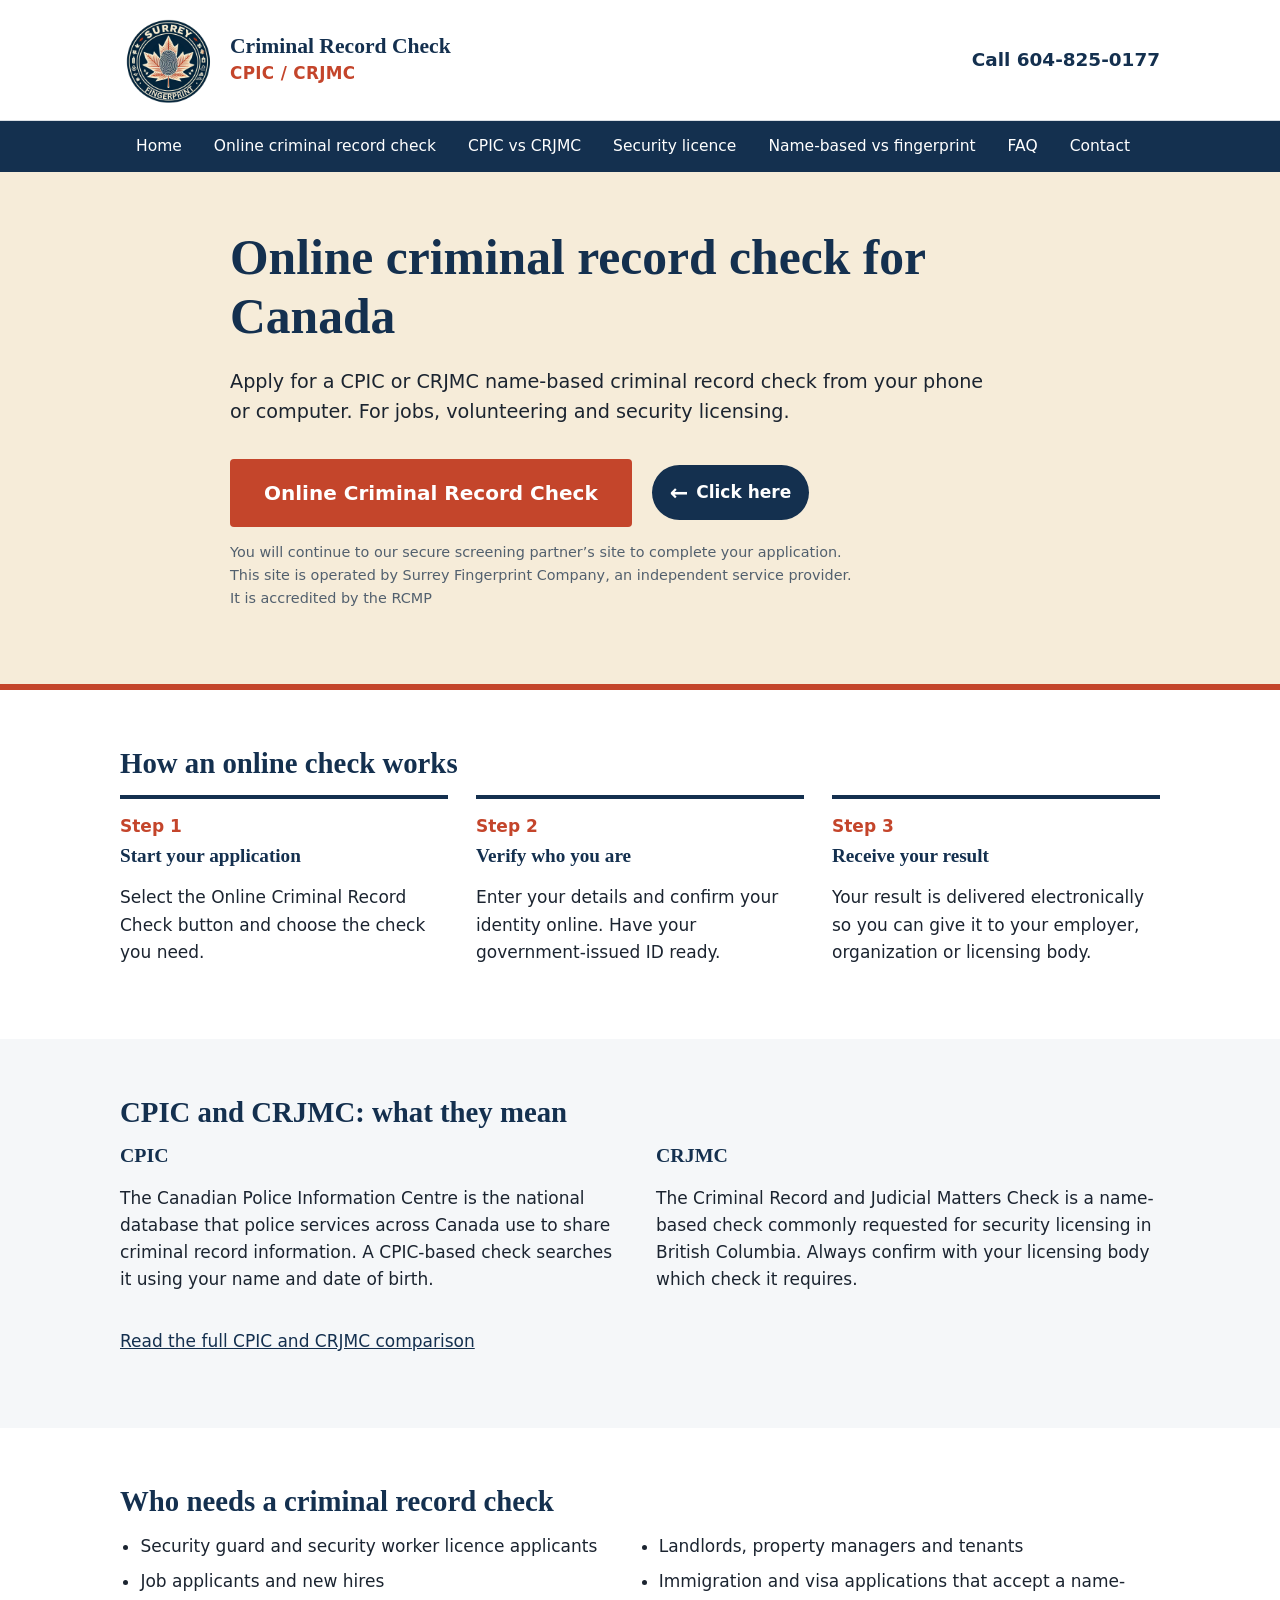
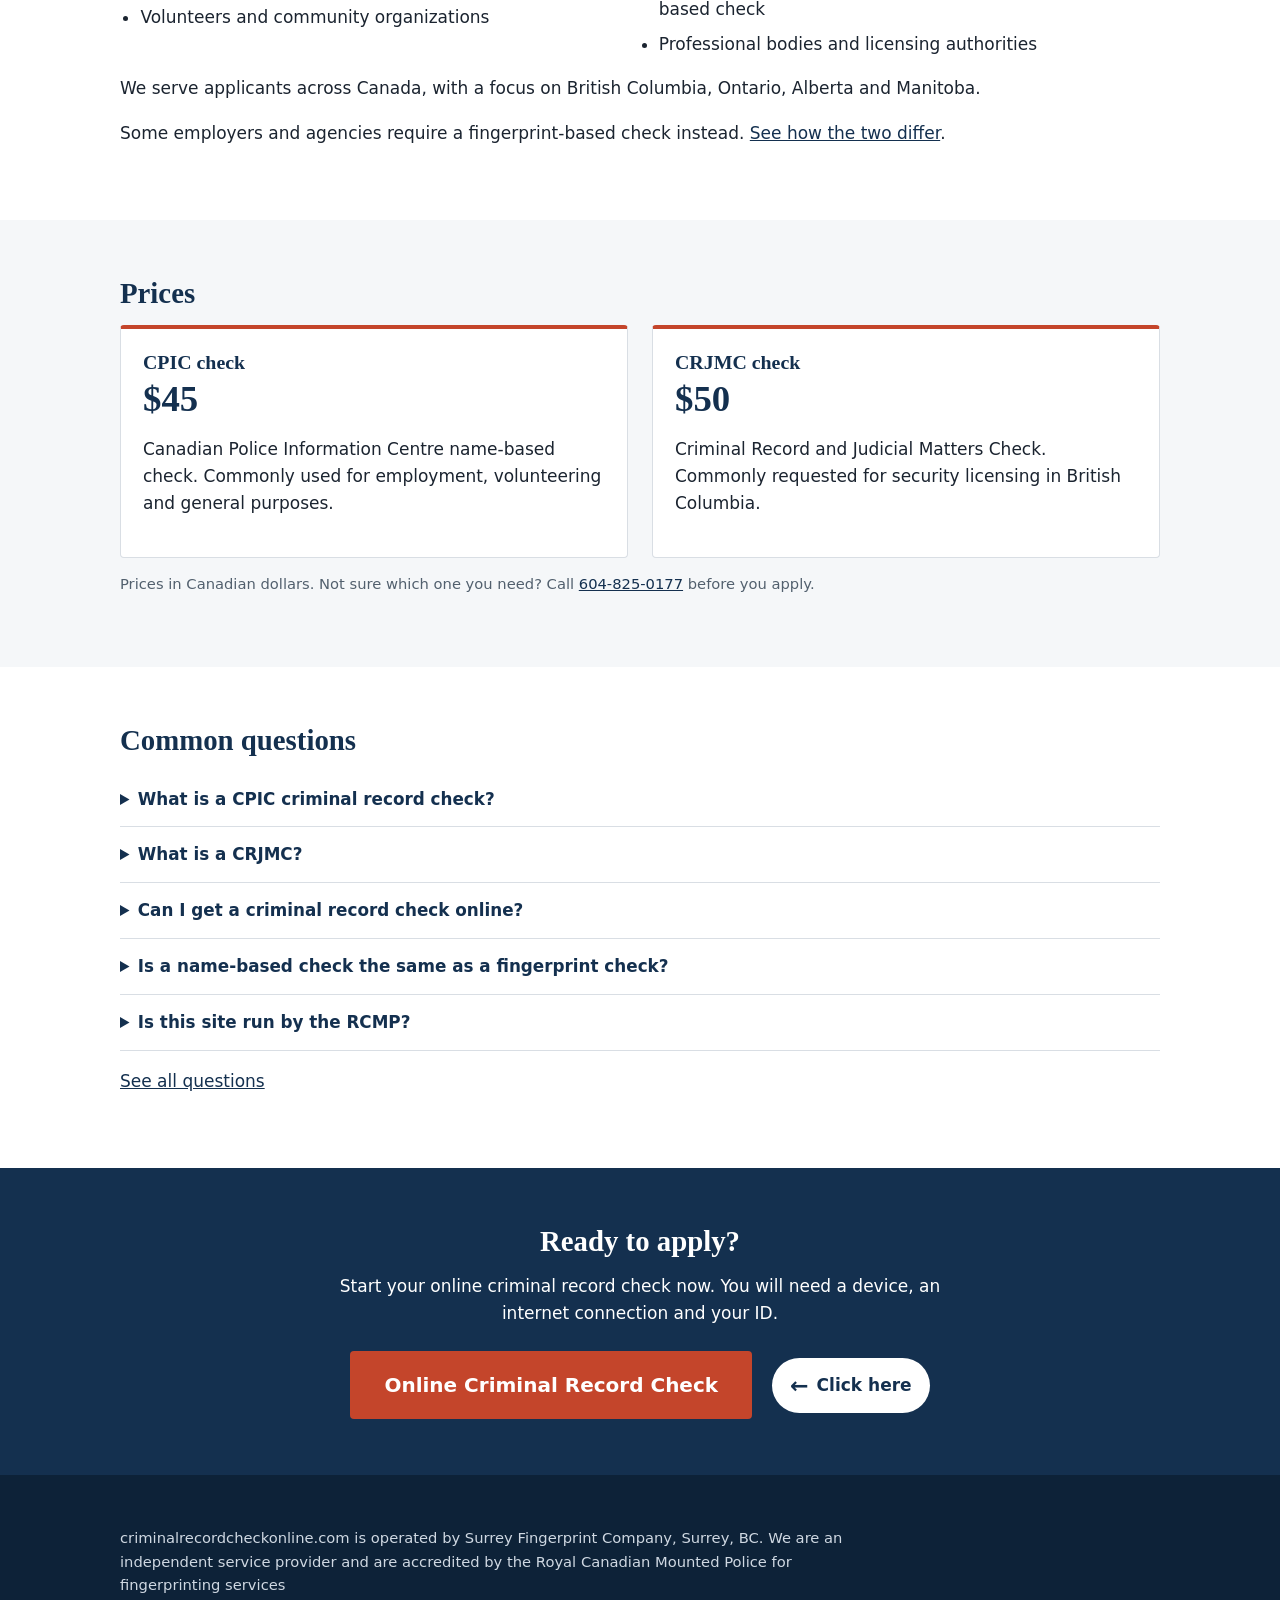
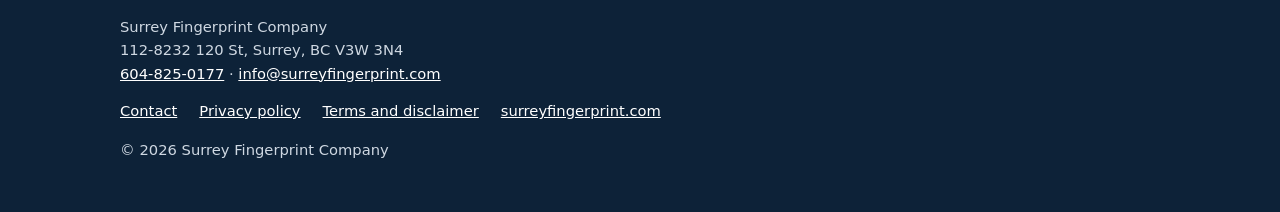
==== commit 0199f6c9: "Update index.html" ====
--- a/index.html
+++ b/index.html
@@ -43,7 +43,7 @@
     <h1>Online criminal record check for Canada</h1>
     <p class="lead">Apply for a CPIC or CRJMC name-based criminal record check from your phone or computer. For jobs, volunteering and security licensing.</p>
     <div class="cta-row"><a class="btn" href="https://everify.reliabilityscreening.ca/background-check/surrey-fp" rel="noopener" data-track>Online Criminal Record Check</a><a class="pill" href="https://everify.reliabilityscreening.ca/background-check/surrey-fp" rel="noopener" data-track>Click here</a></div>
-    <p class="note">You will continue to our secure screening partner’s site to complete your application. This site is operated by Surrey Fingerprint Company, an independent service provider. It is not affiliated with the RCMP or the Government of Canada.</p>
+    <p class="note">You will continue to our secure screening partner’s site to complete your application. This site is operated by Surrey Fingerprint Company, an independent service provider. It is accredited by the RCMP</p>
   </div></div>
 
   <section>
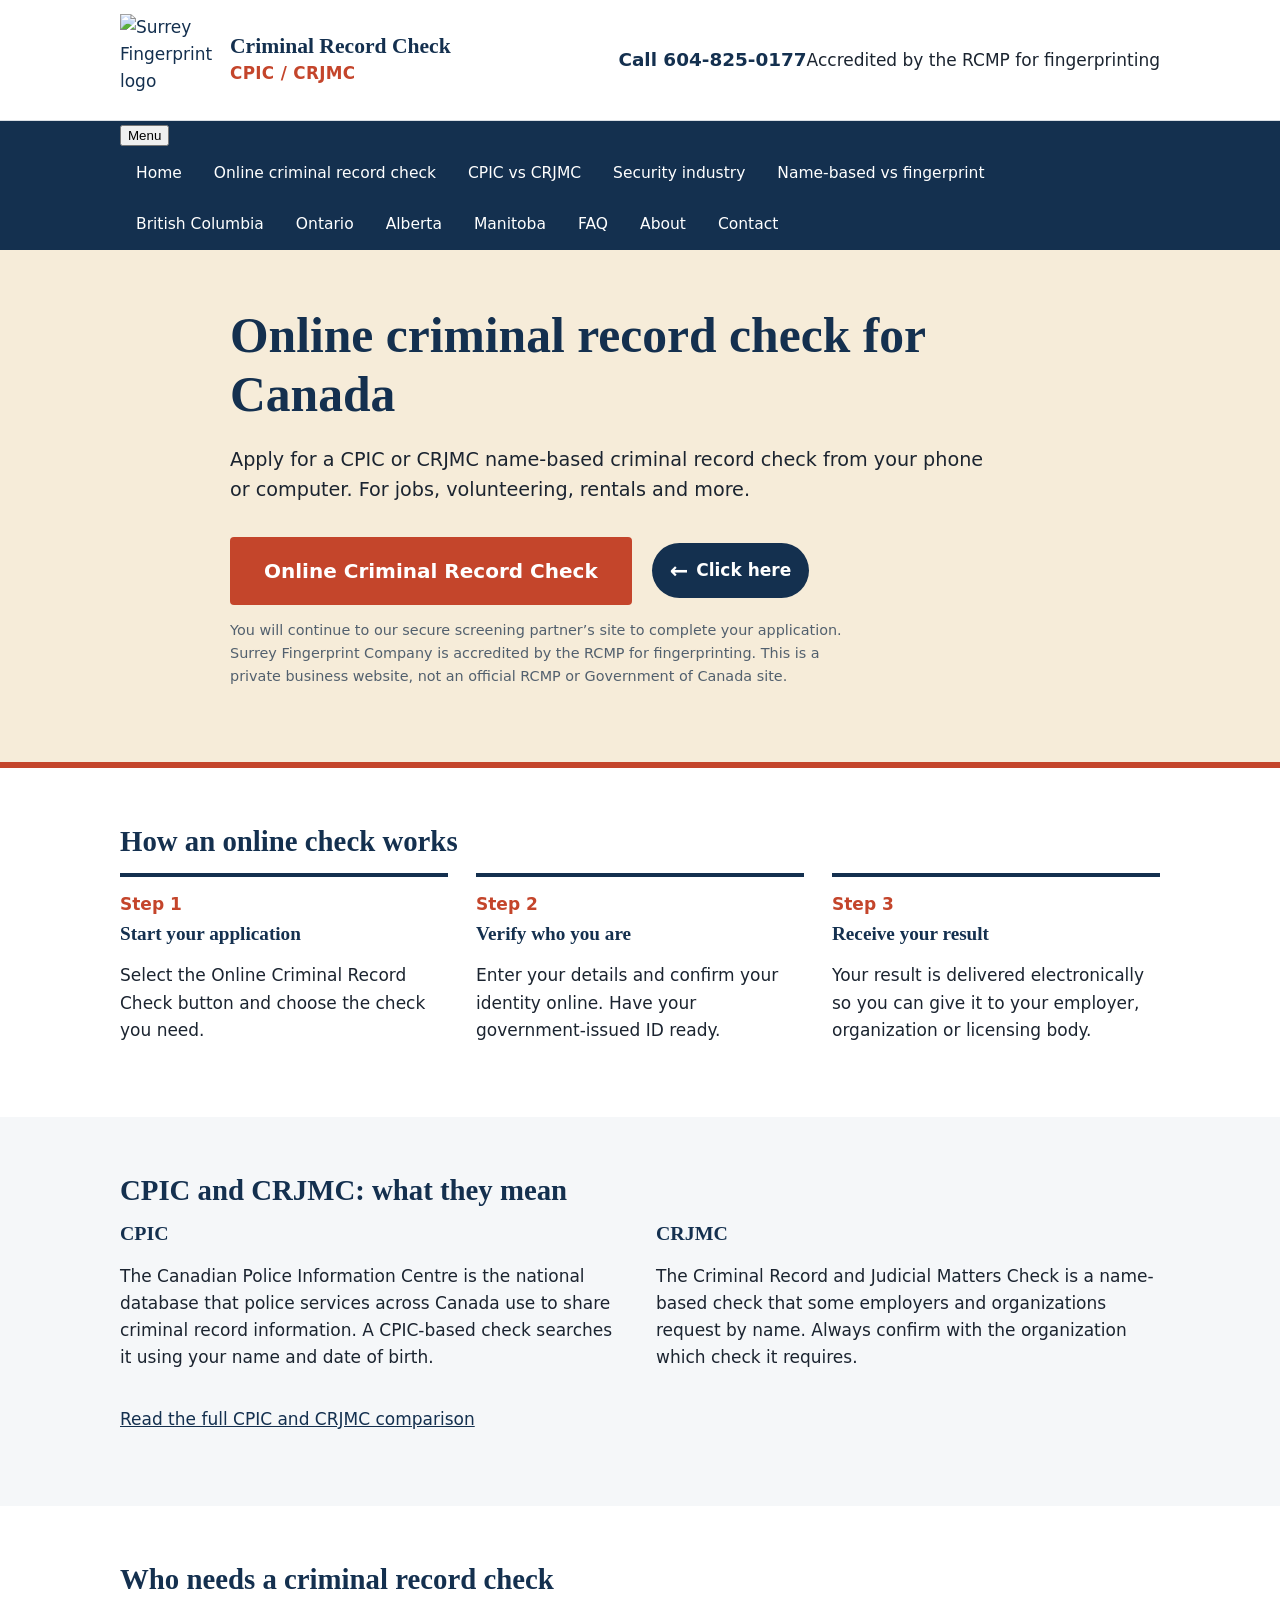
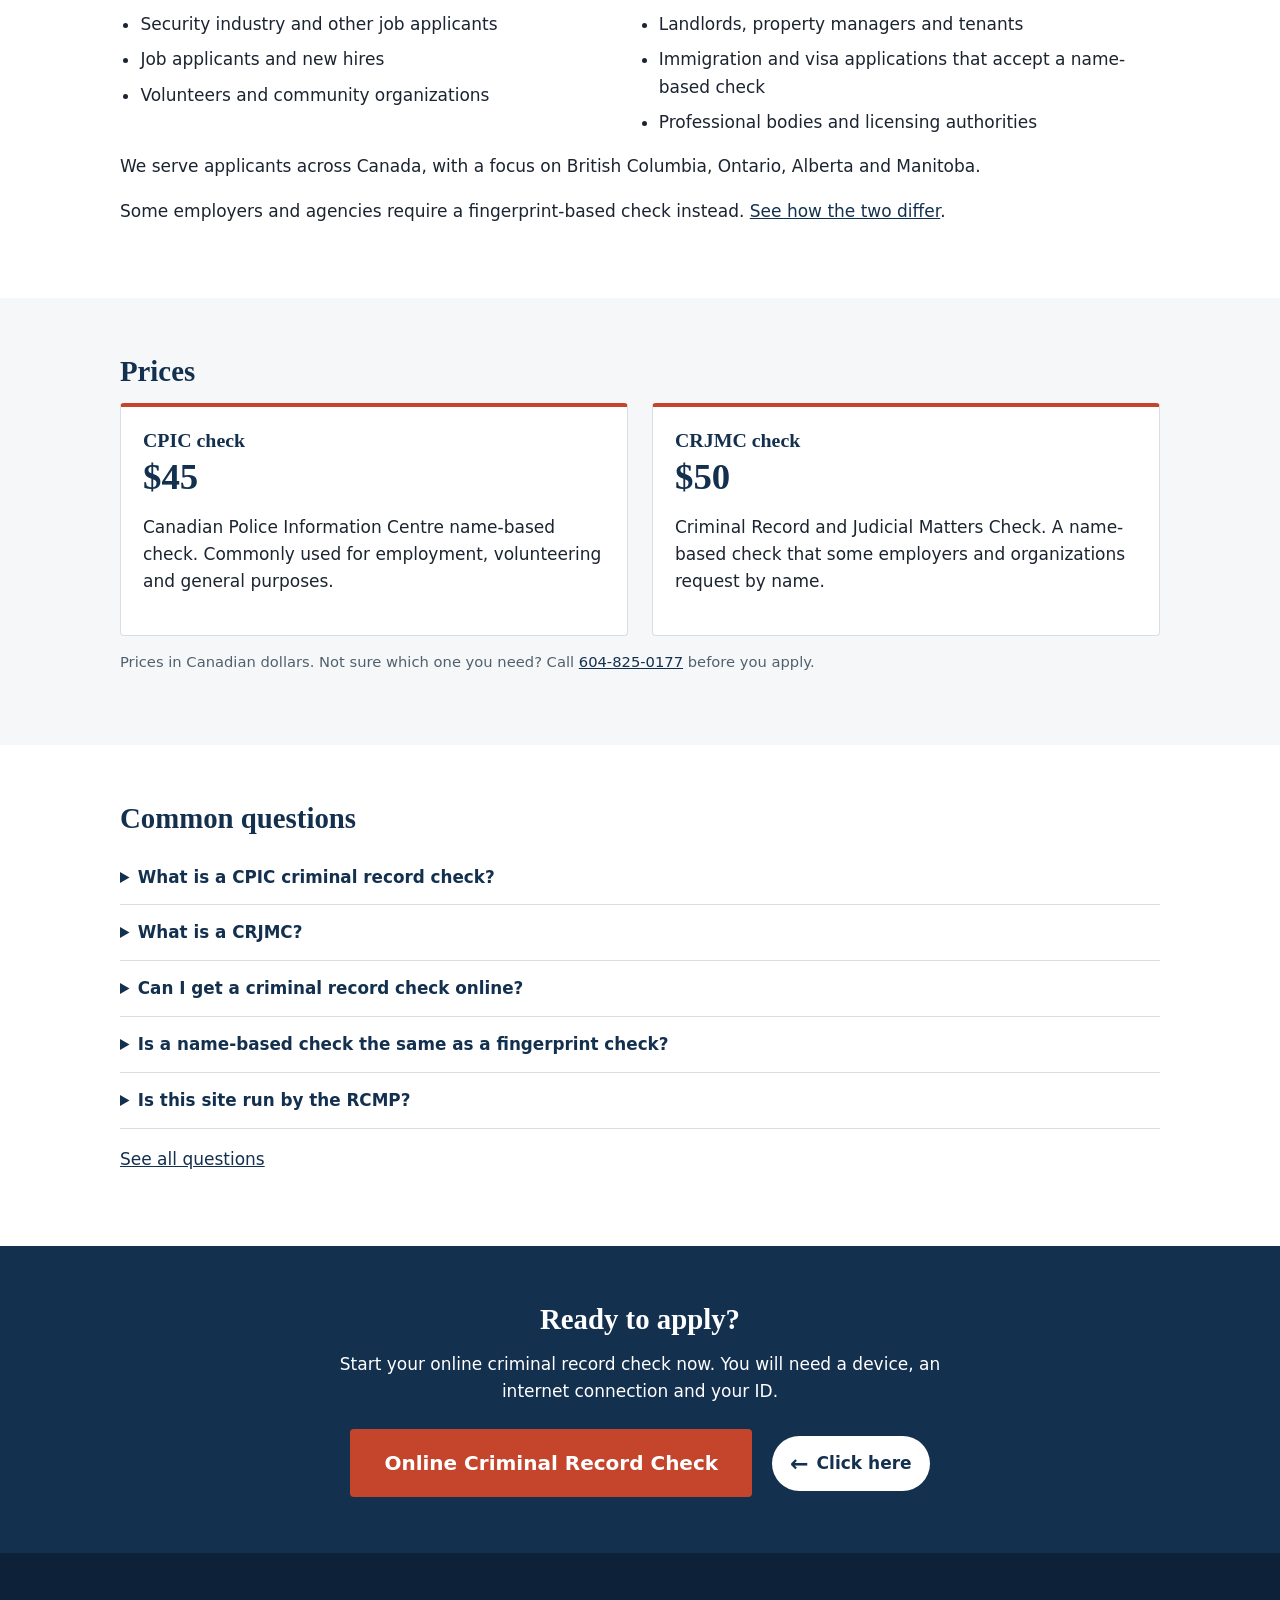
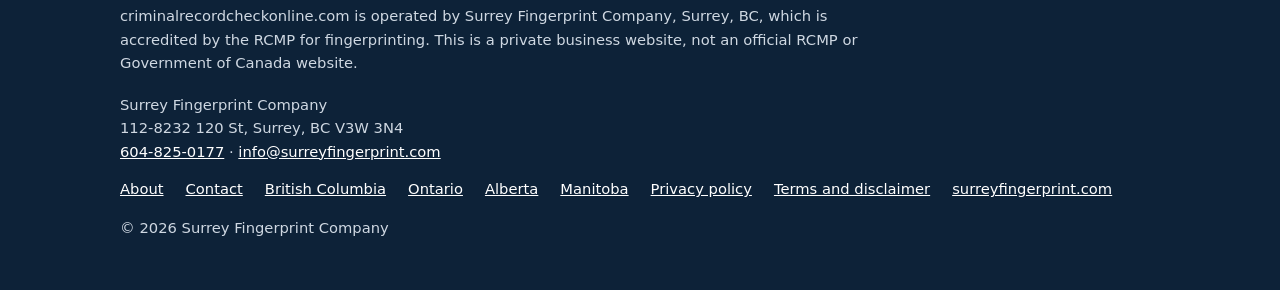
==== commit 27a98b6d: "Add files via upload" ====
--- a/index.html
+++ b/index.html
@@ -4,46 +4,46 @@
 <meta charset="utf-8">
 <meta name="viewport" content="width=device-width, initial-scale=1">
 <title>Online Criminal Record Check Canada | CPIC &amp; CRJMC Name-Based Check</title>
-<meta name="description" content="Apply for an online criminal record check in Canada. CPIC and CRJMC name-based checks for employment, volunteering and security licensing. Start online in minutes.">
+<meta name="description" content="Apply for an online criminal record check in Canada. CPIC and CRJMC name-based checks for employment, volunteering and more. Start online in minutes.">
 <link rel="canonical" href="https://criminalrecordcheckonline.com/">
 <meta property="og:title" content="Online Criminal Record Check Canada | CPIC &amp; CRJMC">
 <meta property="og:description" content="CPIC and CRJMC name-based criminal record checks, applied for online. Provided by Surrey Fingerprint.">
 <meta property="og:type" content="website">
 <meta property="og:url" content="https://criminalrecordcheckonline.com/">
-<meta property="og:image" content="https://criminalrecordcheckonline.com/assets/logo.png">
-<link rel="icon" href="/assets/logo.png">
-<link rel="stylesheet" href="/assets/style.css">
+<meta property="og:image" content="https://criminalrecordcheckonline.com/assets/og-image.jpg"><meta property="og:image:width" content="1200"><meta property="og:image:height" content="630"><meta name="twitter:card" content="summary_large_image">
+<link rel="icon" type="image/png" sizes="32x32" href="/assets/favicon-32.png"><link rel="apple-touch-icon" href="/assets/apple-touch-icon.png"><meta name="theme-color" content="#14304f">
+<link rel="stylesheet" href="/assets/style.css?v=2">
 <script type="application/ld+json">
 {"@context":"https://schema.org","@graph":[
 {"@type":"WebSite","name":"Online Criminal Record Check","url":"https://criminalrecordcheckonline.com/","inLanguage":"en-CA"},
-{"@type":"Service","name":"Online Criminal Record Check (CPIC / CRJMC)","serviceType":"Name-based criminal record check","offers":[{"@type":"Offer","name":"CPIC name-based check","price":"45","priceCurrency":"CAD"},{"@type":"Offer","name":"CRJMC check","price":"50","priceCurrency":"CAD"}],"areaServed":{"@type":"Country","name":"Canada"},"provider":{"@type":"LocalBusiness","name":"Surrey Fingerprint Company","url":"https://surreyfingerprint.com","email":"info@surreyfingerprint.com","telephone":"+1-604-825-0177","address":{"@type":"PostalAddress","streetAddress":"112-8232 120 St","postalCode":"V3W 3N4","addressLocality":"Surrey","addressRegion":"BC","addressCountry":"CA"}}},
+{"@type":"Service","name":"Online Criminal Record Check (CPIC / CRJMC)","serviceType":"Name-based criminal record check","offers":[{"@type":"Offer","name":"CPIC name-based check","price":"45","priceCurrency":"CAD"},{"@type":"Offer","name":"CRJMC check","price":"50","priceCurrency":"CAD"}],"areaServed":{"@type":"Country","name":"Canada"},"provider":{"@type":"LocalBusiness","name":"Surrey Fingerprint Company","url": "https://surreyfingerprint.com", "logo": "https://criminalrecordcheckonline.com/assets/logo.png","email":"info@surreyfingerprint.com","telephone":"+1-604-825-0177","address":{"@type":"PostalAddress","streetAddress":"112-8232 120 St","postalCode":"V3W 3N4","addressLocality":"Surrey","addressRegion":"BC","addressCountry":"CA"}}},
 {"@type":"FAQPage","mainEntity":[
 {"@type":"Question","name":"What is a CPIC criminal record check?","acceptedAnswer":{"@type":"Answer","text":"CPIC stands for Canadian Police Information Centre, the national database police services use to share criminal record information. A CPIC-based check searches that database using your name and date of birth."}},
-{"@type":"Question","name":"What is a CRJMC?","acceptedAnswer":{"@type":"Answer","text":"CRJMC stands for Criminal Record and Judicial Matters Check, a name-based check that is commonly required when applying for a security licence in British Columbia. Confirm the exact requirement with your licensing body."}},
+{"@type":"Question","name":"What is a CRJMC?","acceptedAnswer":{"@type":"Answer","text":"CRJMC stands for Criminal Record and Judicial Matters Check, a name-based check that some employers and organizations request by name. Confirm the exact requirement with the organization asking for it."}},
 {"@type":"Question","name":"Can I get a criminal record check online?","acceptedAnswer":{"@type":"Answer","text":"Yes. A name-based check can be requested online by completing a secure application and verifying your identity, with no in-person visit."}},
 {"@type":"Question","name":"Is a name-based check the same as a fingerprint check?","acceptedAnswer":{"@type":"Answer","text":"No. A name-based check uses your name and date of birth. A fingerprint-based check uses your fingerprints and is the more definitive option. Some employers and agencies require one specifically."}},
-{"@type":"Question","name":"Is this site run by the RCMP?","acceptedAnswer":{"@type":"Answer","text":"No. This site is operated by Surrey Fingerprint Company, an independent service provider, and is not affiliated with the RCMP or the Government of Canada."}}
+{"@type":"Question","name":"Is this site run by the RCMP?","acceptedAnswer":{"@type":"Answer","text":"No. This site is operated by Surrey Fingerprint Company, a private business accredited by the RCMP for fingerprinting. It is not an official RCMP or Government of Canada website."}}
 ]}]}
 </script>
 </head>
 <body>
 <a class="skip" href="#main">Skip to main content</a>
 <header class="top"><div class="wrap">
-<a class="brand" href="/" aria-label="Surrey Fingerprint, home"><img src="/assets/logo.png" alt="Surrey Fingerprint logo" width="92" height="92"><div><b>Criminal Record Check</b><span>CPIC / CRJMC</span></div></a>
-<a class="tel" href="tel:+16048250177">Call 604-825-0177</a>
+<a class="brand" href="/" aria-label="Surrey Fingerprint, home"><img src="/assets/logo-192.webp" alt="Surrey Fingerprint logo" width="92" height="92"><div><b>Criminal Record Check</b><span>CPIC / CRJMC</span></div></a>
+<div class="hdr-r"><a class="tel" href="tel:+16048250177">Call 604-825-0177</a><span class="acc">Accredited by the RCMP for fingerprinting</span></div>
 </div></header>
-<nav class="main" aria-label="Main"><div class="wrap"><ul>
+<nav class="main" aria-label="Main"><div class="wrap"><button class="menu-btn" type="button" aria-expanded="false" aria-controls="menu"><span class="bars" aria-hidden="true"></span><span>Menu</span></button><ul id="menu">
 <li><a href="/">Home</a></li><li><a href="/online-criminal-record-check/">Online criminal record check</a></li>
-<li><a href="/cpic-vs-crjmc/">CPIC vs CRJMC</a></li><li><a href="/security-license-criminal-record-check/">Security licence</a></li>
-<li><a href="/name-based-vs-fingerprint-check/">Name-based vs fingerprint</a></li><li><a href="/faq/">FAQ</a></li><li><a href="/contact/">Contact</a></li>
+<li><a href="/cpic-vs-crjmc/">CPIC vs CRJMC</a></li><li><a href="/security-license-criminal-record-check/">Security industry</a></li>
+<li><a href="/name-based-vs-fingerprint-check/">Name-based vs fingerprint</a></li><li><a href="/criminal-record-check-bc/">British Columbia</a></li><li><a href="/criminal-record-check-ontario/">Ontario</a></li><li><a href="/criminal-record-check-alberta/">Alberta</a></li><li><a href="/criminal-record-check-manitoba/">Manitoba</a></li><li><a href="/faq/">FAQ</a></li><li><a href="/about/">About</a></li><li><a href="/contact/">Contact</a></li>
 </ul></div></nav>
 
 <main id="main">
   <div class="hero"><div class="wrap">
     <h1>Online criminal record check for Canada</h1>
-    <p class="lead">Apply for a CPIC or CRJMC name-based criminal record check from your phone or computer. For jobs, volunteering and security licensing.</p>
+    <p class="lead">Apply for a CPIC or CRJMC name-based criminal record check from your phone or computer. For jobs, volunteering, rentals and more.</p>
     <div class="cta-row"><a class="btn" href="https://everify.reliabilityscreening.ca/background-check/surrey-fp" rel="noopener" data-track>Online Criminal Record Check</a><a class="pill" href="https://everify.reliabilityscreening.ca/background-check/surrey-fp" rel="noopener" data-track>Click here</a></div>
-    <p class="note">You will continue to our secure screening partner’s site to complete your application. This site is operated by Surrey Fingerprint Company, an independent service provider. It is accredited by the RCMP</p>
+    <p class="note">You will continue to our secure screening partner’s site to complete your application. Surrey Fingerprint Company is accredited by the RCMP for fingerprinting. This is a private business website, not an official RCMP or Government of Canada site.</p>
   </div></div>
 
   <section>
@@ -67,7 +67,7 @@
         </div>
         <div>
           <h3>CRJMC</h3>
-          <p>The Criminal Record and Judicial Matters Check is a name-based check commonly requested for security licensing in British Columbia. Always confirm with your licensing body which check it requires.</p>
+          <p>The Criminal Record and Judicial Matters Check is a name-based check that some employers and organizations request by name. Always confirm with the organization which check it requires.</p>
         </div>
       </div>
       <p><a href="/cpic-vs-crjmc/">Read the full CPIC and CRJMC comparison</a></p>
@@ -78,7 +78,7 @@
     <div class="wrap">
       <h2>Who needs a criminal record check</h2>
       <ul class="who">
-        <li>Security guard and security worker licence applicants</li>
+        <li>Security industry and other job applicants</li>
         <li>Job applicants and new hires</li>
         <li>Volunteers and community organizations</li>
         <li>Landlords, property managers and tenants</li>
@@ -92,17 +92,17 @@
 
   <section class="alt"><div class="wrap"><h2>Prices</h2><div class="prices">
 <div class="card"><h3>CPIC check</h3><div class="amt">$45</div><p>Canadian Police Information Centre name-based check. Commonly used for employment, volunteering and general purposes.</p></div>
-<div class="card"><h3>CRJMC check</h3><div class="amt">$50</div><p>Criminal Record and Judicial Matters Check. Commonly requested for security licensing in British Columbia.</p></div>
+<div class="card"><h3>CRJMC check</h3><div class="amt">$50</div><p>Criminal Record and Judicial Matters Check. A name-based check that some employers and organizations request by name.</p></div>
 </div><p class="fine">Prices in Canadian dollars. Not sure which one you need? Call <a href="tel:+16048250177">604-825-0177</a> before you apply.</p></div></section>
 
   <section id="faq">
     <div class="wrap">
       <h2>Common questions</h2>
       <details><summary>What is a CPIC criminal record check?</summary><p>CPIC stands for Canadian Police Information Centre, the national database police services use to share criminal record information. A CPIC-based check searches that database using your name and date of birth.</p></details>
-      <details><summary>What is a CRJMC?</summary><p>CRJMC stands for Criminal Record and Judicial Matters Check, a name-based check that is commonly required when applying for a security licence in British Columbia. Confirm the exact requirement with your licensing body.</p></details>
+      <details><summary>What is a CRJMC?</summary><p>CRJMC stands for Criminal Record and Judicial Matters Check, a name-based check that some employers and organizations request by name. Confirm the exact requirement with the organization asking for it.</p></details>
       <details><summary>Can I get a criminal record check online?</summary><p>Yes. A name-based check can be requested online by completing a secure application and verifying your identity, with no in-person visit.</p></details>
       <details><summary>Is a name-based check the same as a fingerprint check?</summary><p>No. A name-based check uses your name and date of birth. A fingerprint-based check uses your fingerprints and is the more definitive option. Some employers and agencies require one specifically.</p></details>
-      <details><summary>Is this site run by the RCMP?</summary><p>No. This site is operated by Surrey Fingerprint Company, an independent service provider, and is not affiliated with the RCMP or the Government of Canada.</p></details>
+      <details><summary>Is this site run by the RCMP?</summary><p>No. This site is operated by Surrey Fingerprint Company, a private business accredited by the RCMP for fingerprinting. It is not an official RCMP or Government of Canada website.</p></details>
       <p><a href="/faq/">See all questions</a></p>
     </div>
   </section>
@@ -117,9 +117,9 @@
 </main>
 
 <footer><div class="wrap">
-<p class="disc">criminalrecordcheckonline.com is operated by Surrey Fingerprint Company, Surrey, BC. We are an independent service provider and are accredited by the Royal Canadian Mounted Police for fingerprinting services</p>
+<p class="disc">criminalrecordcheckonline.com is operated by Surrey Fingerprint Company, Surrey, BC, which is accredited by the RCMP for fingerprinting. This is a private business website, not an official RCMP or Government of Canada website.</p>
 <address>Surrey Fingerprint Company<br>112-8232 120 St, Surrey, BC V3W 3N4<br><a href="tel:+16048250177">604-825-0177</a> · <a href="mailto:info@surreyfingerprint.com">info@surreyfingerprint.com</a></address>
-<ul><li><a href="/contact/">Contact</a></li><li><a href="/privacy/">Privacy policy</a></li><li><a href="/terms/">Terms and disclaimer</a></li><li><a href="https://surreyfingerprint.com">surreyfingerprint.com</a></li></ul>
+<ul><li><a href="/about/">About</a></li><li><a href="/contact/">Contact</a></li><li><a href="/criminal-record-check-bc/">British Columbia</a></li><li><a href="/criminal-record-check-ontario/">Ontario</a></li><li><a href="/criminal-record-check-alberta/">Alberta</a></li><li><a href="/criminal-record-check-manitoba/">Manitoba</a></li><li><a href="/privacy/">Privacy policy</a></li><li><a href="/terms/">Terms and disclaimer</a></li><li><a href="https://surreyfingerprint.com">surreyfingerprint.com</a></li></ul>
 <p>&copy; <span id="yr">2026</span> Surrey Fingerprint Company</p>
 </div></footer>
 
@@ -137,5 +137,6 @@
   });
 })();
 </script>
+<script>(function(){var b=document.querySelector(".menu-btn"),n=document.querySelector("nav.main");if(!b)return;function c(){n.classList.remove("open");b.setAttribute("aria-expanded","false")}b.addEventListener("click",function(){var o=n.classList.toggle("open");b.setAttribute("aria-expanded",String(o))});document.addEventListener("keydown",function(e){if(e.key==="Escape"&&n.classList.contains("open")){c();b.focus()}})})();</script>
 </body>
 </html>
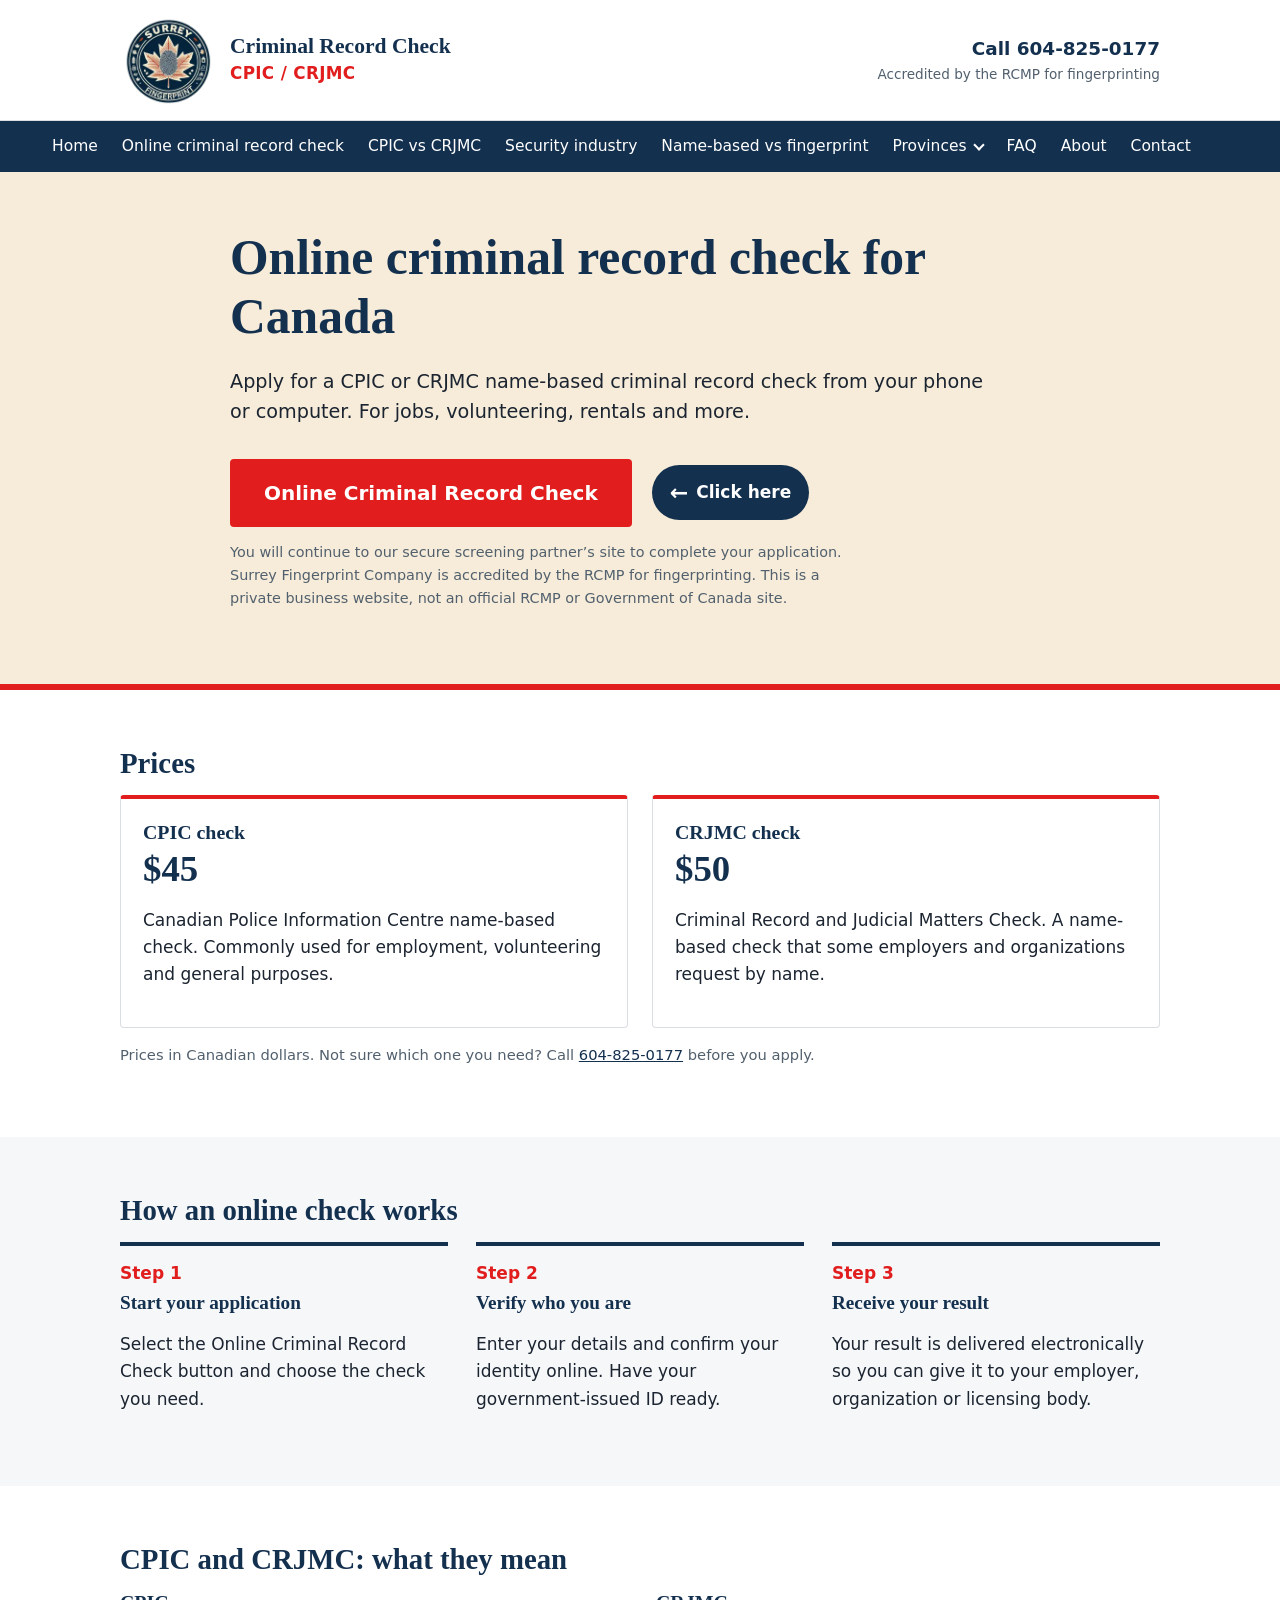
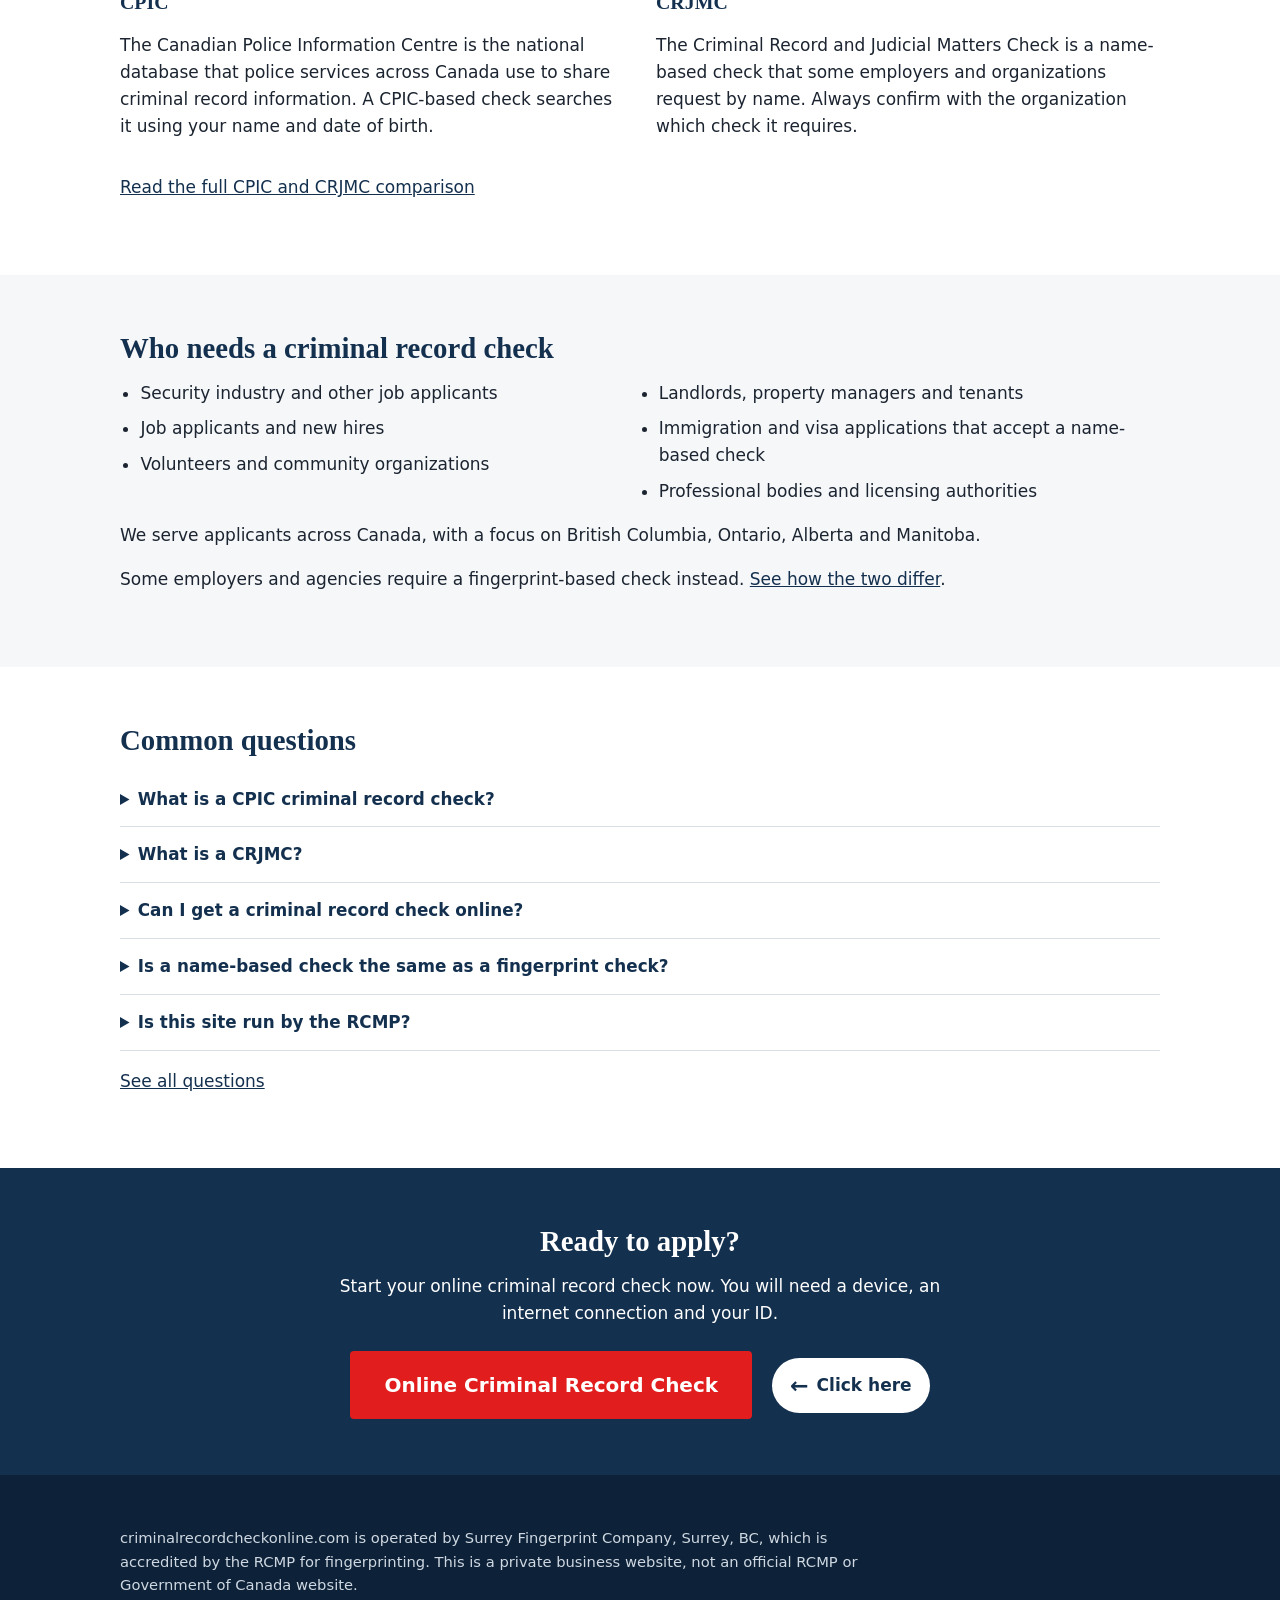
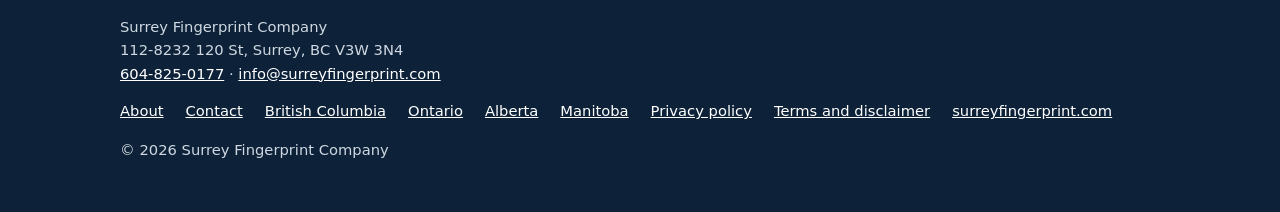
==== commit bf334383: "Add files via upload" ====
--- a/index.html
+++ b/index.html
@@ -3,6 +3,7 @@
 <head>
 <meta charset="utf-8">
 <meta name="viewport" content="width=device-width, initial-scale=1">
+<meta name="google-site-verification" content="lkt2SctQryYFS7CytODAgjMKo4OI_RWmSIfhoRABP6c" />
 <title>Online Criminal Record Check Canada | CPIC &amp; CRJMC Name-Based Check</title>
 <meta name="description" content="Apply for an online criminal record check in Canada. CPIC and CRJMC name-based checks for employment, volunteering and more. Start online in minutes.">
 <link rel="canonical" href="https://criminalrecordcheckonline.com/">
@@ -12,7 +13,7 @@
 <meta property="og:url" content="https://criminalrecordcheckonline.com/">
 <meta property="og:image" content="https://criminalrecordcheckonline.com/assets/og-image.jpg"><meta property="og:image:width" content="1200"><meta property="og:image:height" content="630"><meta name="twitter:card" content="summary_large_image">
 <link rel="icon" type="image/png" sizes="32x32" href="/assets/favicon-32.png"><link rel="apple-touch-icon" href="/assets/apple-touch-icon.png"><meta name="theme-color" content="#14304f">
-<link rel="stylesheet" href="/assets/style.css?v=2">
+<link rel="stylesheet" href="/assets/style.css?v=3">
 <script type="application/ld+json">
 {"@context":"https://schema.org","@graph":[
 {"@type":"WebSite","name":"Online Criminal Record Check","url":"https://criminalrecordcheckonline.com/","inLanguage":"en-CA"},
@@ -35,7 +36,7 @@
 <nav class="main" aria-label="Main"><div class="wrap"><button class="menu-btn" type="button" aria-expanded="false" aria-controls="menu"><span class="bars" aria-hidden="true"></span><span>Menu</span></button><ul id="menu">
 <li><a href="/">Home</a></li><li><a href="/online-criminal-record-check/">Online criminal record check</a></li>
 <li><a href="/cpic-vs-crjmc/">CPIC vs CRJMC</a></li><li><a href="/security-license-criminal-record-check/">Security industry</a></li>
-<li><a href="/name-based-vs-fingerprint-check/">Name-based vs fingerprint</a></li><li><a href="/criminal-record-check-bc/">British Columbia</a></li><li><a href="/criminal-record-check-ontario/">Ontario</a></li><li><a href="/criminal-record-check-alberta/">Alberta</a></li><li><a href="/criminal-record-check-manitoba/">Manitoba</a></li><li><a href="/faq/">FAQ</a></li><li><a href="/about/">About</a></li><li><a href="/contact/">Contact</a></li>
+<li><a href="/name-based-vs-fingerprint-check/">Name-based vs fingerprint</a></li><li class="dd"><button class="dd-btn" type="button" aria-expanded="false" aria-haspopup="true" aria-controls="dd-prov">Provinces</button><ul class="dd-menu" id="dd-prov"><li><a href="/criminal-record-check-bc/">British Columbia</a></li><li><a href="/criminal-record-check-ontario/">Ontario</a></li><li><a href="/criminal-record-check-alberta/">Alberta</a></li><li><a href="/criminal-record-check-manitoba/">Manitoba</a></li></ul></li><li><a href="/faq/">FAQ</a></li><li><a href="/about/">About</a></li><li><a href="/contact/">Contact</a></li>
 </ul></div></nav>
 
 <main id="main">
@@ -46,7 +47,12 @@
     <p class="note">You will continue to our secure screening partner’s site to complete your application. Surrey Fingerprint Company is accredited by the RCMP for fingerprinting. This is a private business website, not an official RCMP or Government of Canada site.</p>
   </div></div>
 
-  <section>
+  <section><div class="wrap"><h2>Prices</h2><div class="prices">
+<div class="card"><h3>CPIC check</h3><div class="amt">$45</div><p>Canadian Police Information Centre name-based check. Commonly used for employment, volunteering and general purposes.</p></div>
+<div class="card"><h3>CRJMC check</h3><div class="amt">$50</div><p>Criminal Record and Judicial Matters Check. A name-based check that some employers and organizations request by name.</p></div>
+</div><p class="fine">Prices in Canadian dollars. Not sure which one you need? Call <a href="tel:+16048250177">604-825-0177</a> before you apply.</p></div></section>
+
+  <section class="alt">
     <div class="wrap">
       <h2>How an online check works</h2>
       <ol class="steps">
@@ -57,7 +63,7 @@
     </div>
   </section>
 
-  <section class="alt">
+  <section>
     <div class="wrap">
       <h2>CPIC and CRJMC: what they mean</h2>
       <div class="cols">
@@ -74,7 +80,7 @@
     </div>
   </section>
 
-  <section>
+  <section class="alt">
     <div class="wrap">
       <h2>Who needs a criminal record check</h2>
       <ul class="who">
@@ -90,10 +96,7 @@
     </div>
   </section>
 
-  <section class="alt"><div class="wrap"><h2>Prices</h2><div class="prices">
-<div class="card"><h3>CPIC check</h3><div class="amt">$45</div><p>Canadian Police Information Centre name-based check. Commonly used for employment, volunteering and general purposes.</p></div>
-<div class="card"><h3>CRJMC check</h3><div class="amt">$50</div><p>Criminal Record and Judicial Matters Check. A name-based check that some employers and organizations request by name.</p></div>
-</div><p class="fine">Prices in Canadian dollars. Not sure which one you need? Call <a href="tel:+16048250177">604-825-0177</a> before you apply.</p></div></section>
+  
 
   <section id="faq">
     <div class="wrap">
@@ -138,5 +141,6 @@
 })();
 </script>
 <script>(function(){var b=document.querySelector(".menu-btn"),n=document.querySelector("nav.main");if(!b)return;function c(){n.classList.remove("open");b.setAttribute("aria-expanded","false")}b.addEventListener("click",function(){var o=n.classList.toggle("open");b.setAttribute("aria-expanded",String(o))});document.addEventListener("keydown",function(e){if(e.key==="Escape"&&n.classList.contains("open")){c();b.focus()}})})();</script>
+<script>(function(){var d=document.querySelector(".dd"),b=d&&d.querySelector(".dd-btn");if(!b)return;function s(o){d.classList.toggle("open",o);b.setAttribute("aria-expanded",String(o))}b.addEventListener("click",function(e){e.stopPropagation();s(!d.classList.contains("open"))});document.addEventListener("click",function(e){if(!d.contains(e.target))s(false)});document.addEventListener("keydown",function(e){if(e.key==="Escape"&&d.classList.contains("open")){s(false);b.focus()}})})();</script>
 </body>
 </html>
--- a/assets/style.css
+++ b/assets/style.css
@@ -1,4 +1,4 @@
-:root{--navy:#14304f;--navy-d:#0d2238;--rust:#c4452b;--rust-d:#a63620;--cream:#f6ecd9;--ink:#1b2430;--mute:#52606e;--line:#d9dee4;--bg:#fff}
+:root{--navy:#14304f;--navy-d:#0d2238;--rust:#e11d1d;--rust-d:#b81212;--cream:#f6ecd9;--ink:#1b2430;--mute:#52606e;--line:#d9dee4;--bg:#fff}
 *{box-sizing:border-box}
 html{scroll-behavior:smooth}
 body{margin:0;font:17px/1.6 system-ui,-apple-system,"Segoe UI",Roboto,Arial,sans-serif;color:var(--ink);background:var(--bg)}
@@ -61,7 +61,7 @@
 .pill::before{content:"\2190";font-size:1.3em}
 @keyframes nudge{0%,100%{transform:translateX(0);opacity:1}50%{transform:translateX(7px);opacity:.7}}
 .btn{animation:ring 2.2s ease-out infinite}
-@keyframes ring{0%{box-shadow:0 0 0 0 rgba(196,69,43,.55)}70%{box-shadow:0 0 0 14px rgba(196,69,43,0)}100%{box-shadow:0 0 0 0 rgba(196,69,43,0)}}
+@keyframes ring{0%{box-shadow:0 0 0 0 rgba(225,29,29,.55)}70%{box-shadow:0 0 0 14px rgba(225,29,29,0)}100%{box-shadow:0 0 0 0 rgba(225,29,29,0)}}
 .cta2 .pill{background:#fff;color:var(--navy)}
 .cta2 .cta-row{justify-content:center}
 @media(max-width:560px){.pill::before{content:"\2191"}.cta-row{gap:14px}}
@@ -76,3 +76,41 @@
 .tw{overflow-x:auto}table{border-collapse:collapse;width:100%;min-width:520px}
 th,td{border:1px solid var(--line);padding:11px 13px;text-align:left;vertical-align:top}th{background:var(--cream);color:var(--navy)}
 footer address{font-style:normal;margin:0 0 14px}
+
+.hdr-r{text-align:right}.acc{display:block;font-size:.85rem;color:var(--mute)}
+.menu-btn{display:none;align-items:center;gap:12px;background:none;border:0;color:#fff;padding:14px 4px;font:inherit;font-size:1.05rem;cursor:pointer}
+.menu-btn .bars,.menu-btn .bars::before,.menu-btn .bars::after{display:block;width:26px;height:3px;background:#fff;border-radius:2px;content:"";transition:transform .2s,background .2s}
+.menu-btn .bars{position:relative}.menu-btn .bars::before,.menu-btn .bars::after{position:absolute;left:0}
+.menu-btn .bars::before{top:-8px}.menu-btn .bars::after{top:8px}
+.menu-btn[aria-expanded="true"] .bars{background:transparent}
+.menu-btn[aria-expanded="true"] .bars::before{top:0;transform:rotate(45deg)}
+.menu-btn[aria-expanded="true"] .bars::after{top:0;transform:rotate(-45deg)}
+@media(max-width:1170px){
+.menu-btn{display:flex}
+nav.main ul{display:none;flex-direction:column;width:100%;padding-bottom:8px}
+nav.main.open ul{display:flex}
+nav.main ul a{padding:14px 4px;border-top:1px solid rgba(255,255,255,.18)}
+.hdr-r{text-align:left}
+}
+
+.fig{text-align:center;margin:1.6em 0}.fig img{max-width:260px;width:100%;height:auto}.fig figcaption{font-size:.92rem;color:var(--mute);margin-top:8px}
+
+/* DD-START */
+nav.main .wrap{max-width:1240px}
+nav.main .dd{position:relative}
+.dd-btn{display:flex;align-items:center;gap:8px;background:none;border:0;color:#fff;font:inherit;font-size:.97rem;padding:13px 12px;cursor:pointer}
+.dd-btn::after{content:"";border:solid #fff;border-width:0 2px 2px 0;padding:3px;transform:rotate(45deg);margin-top:-3px;transition:transform .15s}
+.dd.open .dd-btn::after{transform:rotate(-135deg);margin-top:3px}
+.dd-btn:hover{background:var(--navy-d)}
+nav.main ul.dd-menu{display:none;flex-direction:column;position:absolute;left:0;top:100%;min-width:220px;background:var(--navy-d);padding:6px 0;z-index:20;box-shadow:0 10px 22px rgba(0,0,0,.28)}
+nav.main .dd.open ul.dd-menu{display:flex}
+nav.main ul.dd-menu a{padding:11px 18px;white-space:nowrap}
+nav.main ul.dd-menu a:hover{background:var(--navy)}
+@media(hover:hover) and (min-width:1171px){nav.main .dd:hover ul.dd-menu{display:flex}}
+@media(min-width:1171px){nav.main ul a{padding:13px 12px}}
+@media(max-width:1170px){
+.dd-btn{width:100%;justify-content:space-between;padding:14px 4px;border-top:1px solid rgba(255,255,255,.18);font-size:1rem}
+nav.main ul.dd-menu{position:static;box-shadow:none;background:rgba(0,0,0,.2);min-width:0;padding:0}
+nav.main ul.dd-menu a{padding:12px 18px;border-top:1px solid rgba(255,255,255,.12)}
+}
+/* DD-END */
